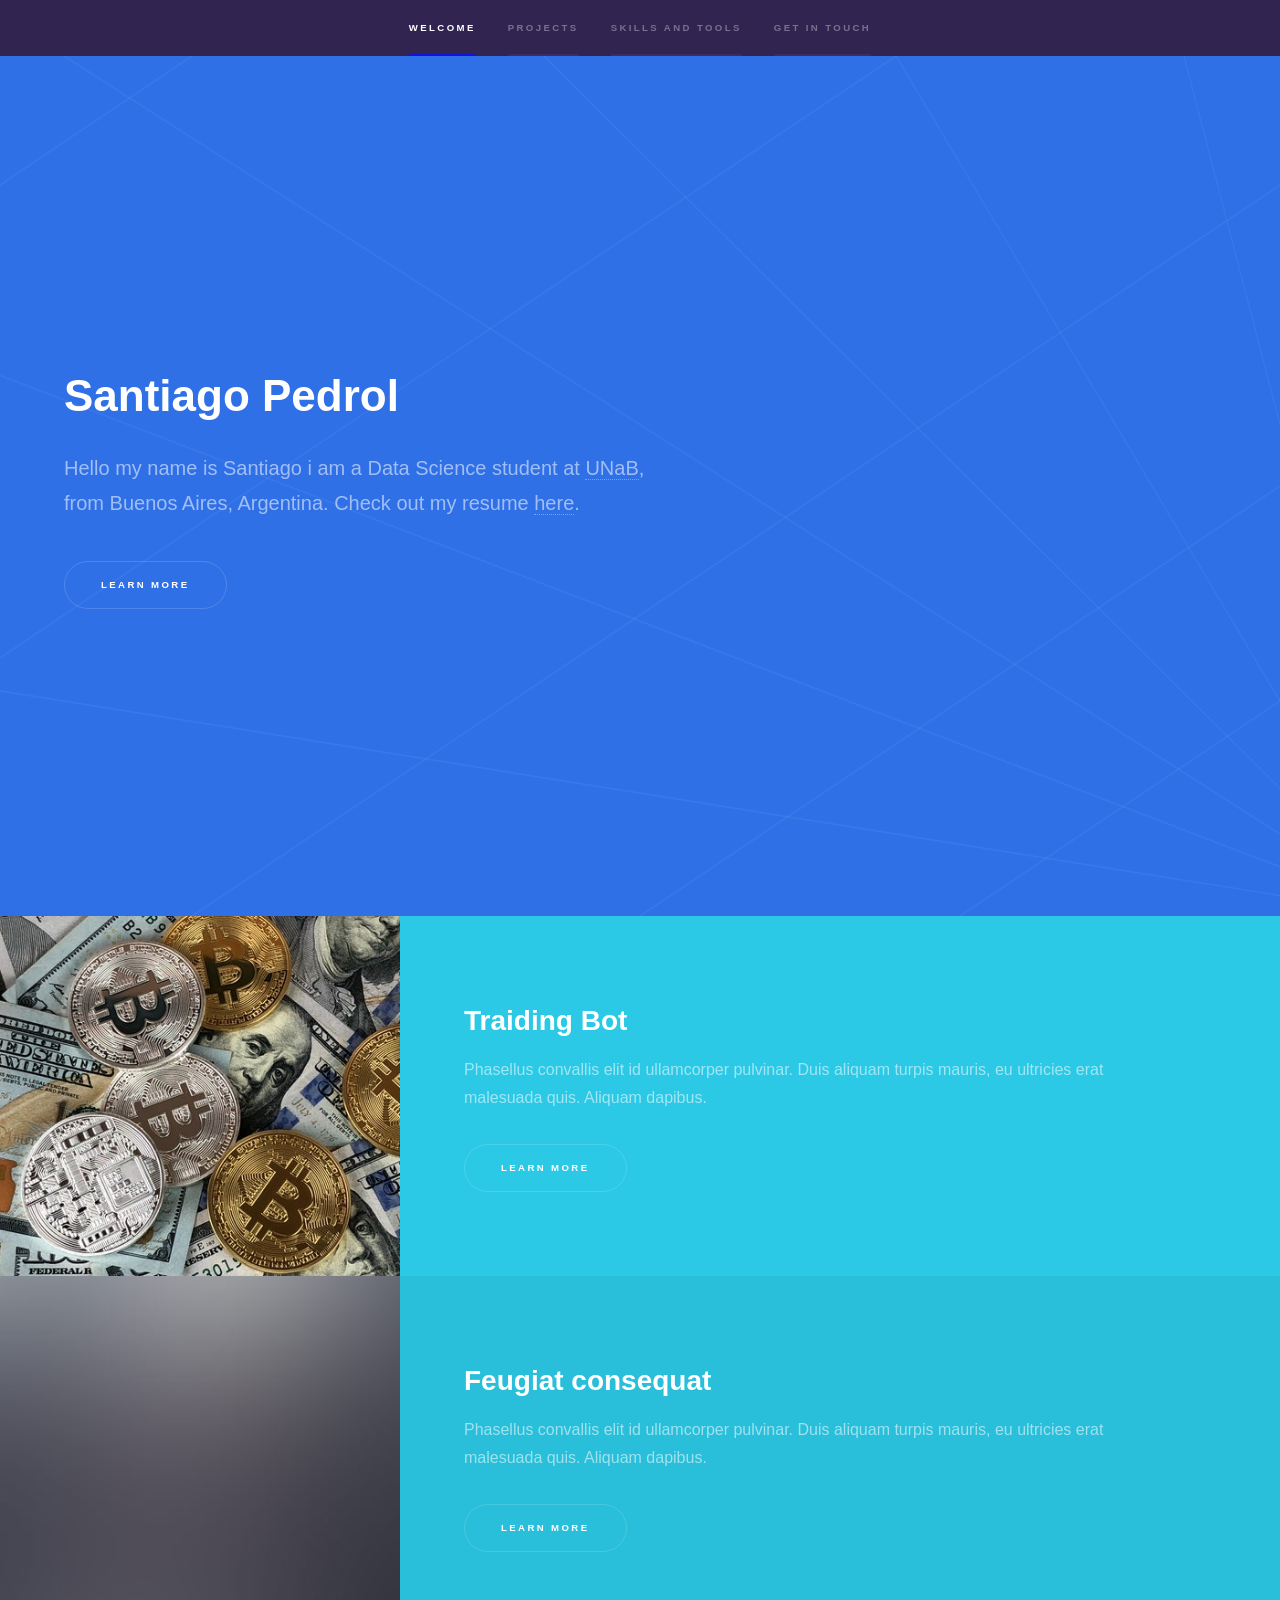
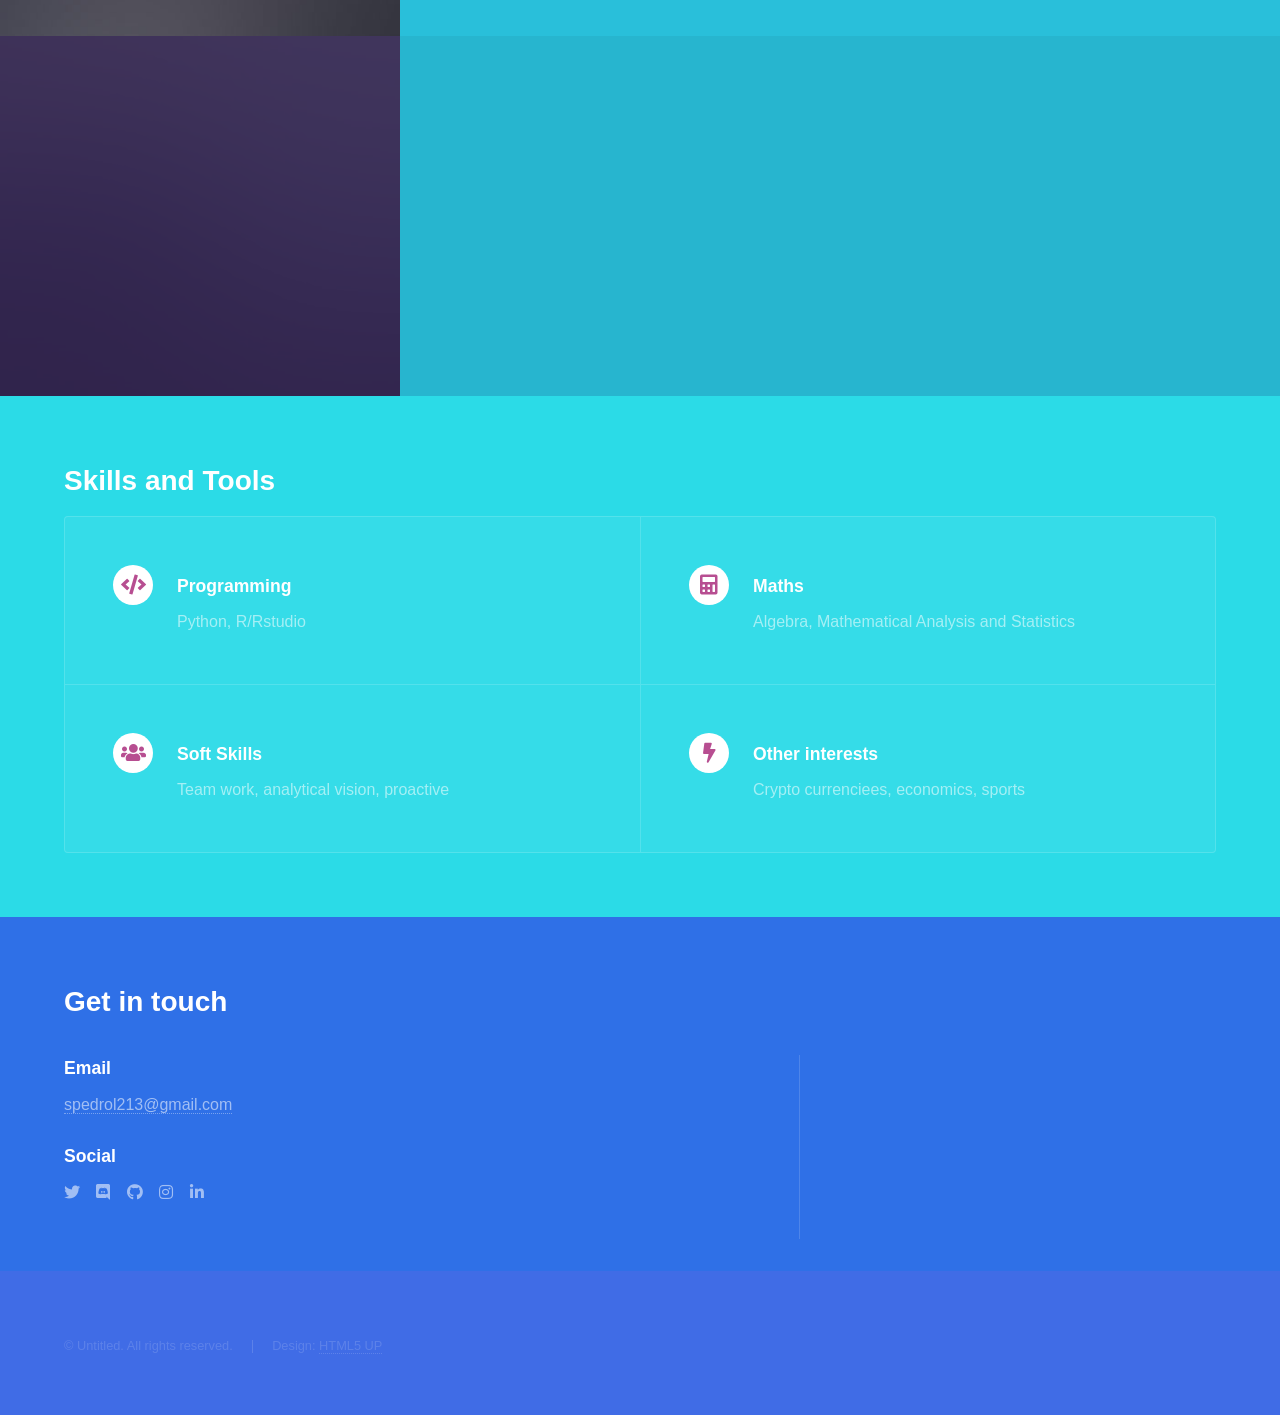
==== index.html @ 2e4143b5 "Add files via upload" ====
<!DOCTYPE HTML>
<!--
	Hyperspace by HTML5 UP
	html5up.net | @ajlkn
	Free for personal and commercial use under the CCA 3.0 license (html5up.net/license)
-->
<html>
	<head>
		<title>My Portfolio | Santiago Pedrol</title>
		<meta charset="utf-8" />
		<meta name="viewport" content="width=device-width, initial-scale=1, user-scalable=no" />
		<link rel="stylesheet" href="assets/css/main.css" />
		<noscript><link rel="stylesheet" href="assets/css/noscript.css" /></noscript>
	</head>
	<body class="is-preload">

		<!-- Sidebar -->
			<section id="sidebar">
				<div class="inner">
					<nav>
						<ul>
							<li><a href="#intro">Welcome</a></li>
							<li><a href="#one">Projects</a></li>
							<li><a href="#two">Skills and Tools </a></li>
							<li><a href="#three">Get in touch</a></li>
						</ul>
					</nav>
				</div>
			</section>

		<!-- Wrapper -->
			<div id="wrapper">

				<!-- Intro -->
					<section id="intro" class="wrapper style1 fullscreen fade-up">
						<div class="inner">
							<h1>Santiago Pedrol</h1>
							<p>Hello my name is Santiago i am a Data Science student at <a href="https://www.unab.edu.ar/lic-ciencia-datos.html" target="_blank">UNaB</a>,<br />
							from Buenos Aires, Argentina. Check out my resume <a href="https://drive.google.com/file/d/1tn8w7vNBi33EffhZ4bk1abUT2UnMUzFk/view?usp=sharing" target="_blank">here</a>.</p>
							<ul class="actions">
								<li><a href="#one" class="button scrolly">Learn more</a></li>
							</ul>
						</div>
					</section>

				<!-- One -->
					<section id="one" class="wrapper style2 spotlights">
						<section>
							<a href="#" class="image"><img src="images/pic010.jpg" alt="" data-position="center center" /></a>
							<div class="content">
								<div class="inner">
									<h2>Traiding Bot</h2>
									<p>Phasellus convallis elit id ullamcorper pulvinar. Duis aliquam turpis mauris, eu ultricies erat malesuada quis. Aliquam dapibus.</p>
									<ul class="actions">
										<li><a href="generic.html" class="button">Learn more</a></li>
									</ul>
								</div>
							</div>
						</section>
						<section>
							<a href="#" class="image"><img src="images/pic02.jpg" alt="" data-position="top center" /></a>
							<div class="content">
								<div class="inner">
									<h2>Feugiat consequat</h2>
									<p>Phasellus convallis elit id ullamcorper pulvinar. Duis aliquam turpis mauris, eu ultricies erat malesuada quis. Aliquam dapibus.</p>
									<ul class="actions">
										<li><a href="generic.html" class="button">Learn more</a></li>
									</ul>
								</div>
							</div>
						</section>
						<section>
							<a href="#" class="image"><img src="images/pic03.jpg" alt="" data-position="25% 25%" /></a>
							<div class="content">
								<div class="inner">
									<h2>Ultricies aliquam</h2>
									<p>Phasellus convallis elit id ullamcorper pulvinar. Duis aliquam turpis mauris, eu ultricies erat malesuada quis. Aliquam dapibus.</p>
									<ul class="actions">
										<li><a href="generic.html" class="button">Learn more</a></li>
									</ul>
								</div>
							</div>
						</section>
					</section>

				<!-- Two -->
					<section id="two" class="wrapper style3 fade-up">
						<div class="inner">
							<h2>Skills and Tools</h2>
							<!--<p>Phasellus convallis elit id ullamcorper pulvinar. Duis aliquam turpis mauris, eu ultricies erat malesuada quis. Aliquam dapibus, lacus eget hendrerit bibendum, urna est aliquam sem, sit amet imperdiet est velit quis lorem.</p>-->
							<div class="features">
								<section>
									<span class="icon solid major fa-code"></span>
									<h3>Programming</h3>
									<p>Python, R/Rstudio</p>
								</section>
								<section>
									<span class="icon solid major fa-calculator"></span>
									<h3>Maths</h3>
									<p>Algebra, Mathematical Analysis and Statistics</p>
								</section>
								<section>
									<span class="icon solid major fa-users"></span>
									<h3>Soft Skills</h3>
									<p>Team work, analytical vision, proactive</p>
								</section>
								<!--<section>
									<span class="icon solid major fa-desktop"></span>
									<h3>Veroeros quis lorem</h3>
									<p>Phasellus convallis elit id ullam corper amet et pulvinar. Duis aliquam turpis mauris, sed ultricies erat dapibus.</p>
								</section>
								<section>
									<span class="icon solid major fa-link"></span>
									<h3>Urna quis bibendum</h3>
									<p>Phasellus convallis elit id ullam corper amet et pulvinar. Duis aliquam turpis mauris, sed ultricies erat dapibus.</p>
								</section>-->
								<section>
									<span class="icon solid major fa-bolt"></span>
									<h3>Other interests</h3>
									<p>Crypto currenciees, economics, sports</p>
								</section>
							</div>
							<!--<ul class="actions">
								<li><a href="generic.html" class="button">Learn more</a></li>
							</ul>-->
						</div>
					</section>

				<!-- Three -->
					<section id="three" class="wrapper style1 fade-up">
						<div class="inner">
							<h2>Get in touch</h2>
							<p></p>
							<div class="split style1">
								<!--<section>
									<form method="post" action="#">
										<div class="fields">
											<div class="field half">
												<label for="name">Name</label>
												<input type="text" name="name" id="name" />
											</div>
											<div class="field half">
												<label for="email">Email</label>
												<input type="text" name="email" id="email" />
											</div>
											<div class="field">
												<label for="message">Message</label>
												<textarea name="message" id="message" rows="5"></textarea>
											</div>
										</div>
										<ul class="actions">
											<li><a href="" class="button submit">Send Message</a></li>
										</ul>
									</form>
								</section>-->
								<section>
									<ul class="contact">
									    <li>
											<h3>Email</h3>
											<a href="mailto:spedrol213@gmail.com">spedrol213@gmail.com</a>
										</li>
										<li>
											<h3>Social</h3>
											<ul class="icons">
												<li><a href="#" class="icon brands fa-twitter"><span class="label">Twitter</span></a></li>
												<li><a href="#" class="icon brands fa-discord"><span class="label">Facebook</span></a></li>
												<li><a href="#" class="icon brands fa-github"><span class="label">GitHub</span></a></li>
												<li><a href="#" class="icon brands fa-instagram"><span class="label">Instagram</span></a></li>
												<li><a href="#" class="icon brands fa-linkedin-in"><span class="label">LinkedIn</span></a></li>
											</ul>
										</li>
									</ul>
								</section>
							</div>
						</div>
					</section>

			</div>

		<!-- Footer -->
			<footer id="footer" class="wrapper style1-alt">
				<div class="inner">
					<ul class="menu">
						<li>&copy; Untitled. All rights reserved.</li><li>Design: <a href="http://html5up.net">HTML5 UP</a></li>
					</ul>
				</div>
			</footer>

		<!-- Scripts -->
			<script src="assets/js/jquery.min.js"></script>
			<script src="assets/js/jquery.scrollex.min.js"></script>
			<script src="assets/js/jquery.scrolly.min.js"></script>
			<script src="assets/js/browser.min.js"></script>
			<script src="assets/js/breakpoints.min.js"></script>
			<script src="assets/js/util.js"></script>
			<script src="assets/js/main.js"></script>

	</body>
</html>
---- assets/css/main.css ----
@import url(fontawesome-all.min.css);

/*
	Hyperspace by HTML5 UP
	html5up.net | @ajlkn
	Free for personal and commercial use under the CCA 3.0 license (html5up.net/license)
*/

html, body, div, span, applet, object,
iframe, h1, h2, h3, h4, h5, h6, p, blockquote,
pre, a, abbr, acronym, address, big, cite,
code, del, dfn, em, img, ins, kbd, q, s, samp,
small, strike, strong, sub, sup, tt, var, b,
u, i, center, dl, dt, dd, ol, ul, li, fieldset,
form, label, legend, table, caption, tbody,
tfoot, thead, tr, th, td, article, aside,
canvas, details, embed, figure, figcaption,
footer, header, hgroup, menu, nav, output, ruby,
section, summary, time, mark, audio, video {
	margin: 0;
	padding: 0;
	border: 0;
	font-size: 100%;
	font: inherit;
	vertical-align: baseline;}

article, aside, details, figcaption, figure,
footer, header, hgroup, menu, nav, section {
	display: block;}

body {
	line-height: 1;
}

ol, ul {
	list-style: none;
}

blockquote, q {
	quotes: none;
}

	blockquote:before, blockquote:after, q:before, q:after {
		content: '';
		content: none;
	}

table {
	border-collapse: collapse;
	border-spacing: 0;
}

body {
	-webkit-text-size-adjust: none;
}

mark {
	background-color: transparent;
	color: inherit;
}

input::-moz-focus-inner {
	border: 0;
	padding: 0;
}

input, select, textarea {
	-moz-appearance: none;
	-webkit-appearance: none;
	-ms-appearance: none;
	appearance: none;
}

/* Basic */

	@-ms-viewport {
		width: device-width;
	}

	body {
		-ms-overflow-style: scrollbar;
	}

	@media screen and (max-width: 480px) {

		html, body {
			min-width: 320px;
		}

	}

	html {
		box-sizing: border-box;
	}

	*, *:before, *:after {
		box-sizing: inherit;
	}

	body {
		background: #312450;
	}

		body.is-preload *, body.is-preload *:before, body.is-preload *:after {
			-moz-animation: none !important;
			-webkit-animation: none !important;
			-ms-animation: none !important;
			animation: none !important;
			-moz-transition: none !important;
			-webkit-transition: none !important;
			-ms-transition: none !important;
			transition: none !important;
		}

/* Type */

	body, input, select, textarea {
		color: rgba(255, 255, 255, 0.55);
		font-family: Arial, Helvetica, sans-serif;
		font-size: 16.5pt;
		font-weight: normal;
		line-height: 1.75;
	}

		@media screen and (max-width: 1680px) {

			body, input, select, textarea {
				font-size: 13pt;
			}

		}

		@media screen and (max-width: 1280px) {

			body, input, select, textarea {
				font-size: 12pt;
			}

		}

		@media screen and (max-width: 360px) {

			body, input, select, textarea {
				font-size: 11pt;
			}

		}

	a {
		-moz-transition: color 0.2s ease, border-bottom-color 0.2s ease;
		-webkit-transition: color 0.2s ease, border-bottom-color 0.2s ease;
		-ms-transition: color 0.2s ease, border-bottom-color 0.2s ease;
		transition: color 0.2s ease, border-bottom-color 0.2s ease;
		border-bottom: dotted 1px rgba(255, 255, 255, 0.35);
		color: inherit;
		text-decoration: none;
	}

		a:hover {
			border-bottom-color: transparent;
			color: #ffffff;
		}

	strong, b {
		color: #ffffff;
		font-weight: bold;
	}

	em, i {
		font-style: italic;
	}

	p {
		margin: 0 0 2em 0;
	}

	h1, h2, h3, h4, h5, h6 {
		color: #ffffff;
		font-weight: bold;
		line-height: 1.5;
		margin: 0 0 0.5em 0;
	}

		h1 a, h2 a, h3 a, h4 a, h5 a, h6 a {
			color: inherit;
			text-decoration: none;
		}

	h1 {
		font-size: 2.75em;
	}

		h1.major {
			margin: 0 0 1.3em 0;
			position: relative;
			padding-bottom: 0.35em;
		}

			h1.major:after {
				background-image: -moz-linear-gradient(to right, #5e42a6, #b74e91);
				background-image: -webkit-linear-gradient(to right, #5e42a6, #b74e91);
				background-image: -ms-linear-gradient(to right, #5e42a6, #b74e91);
				background-image: linear-gradient(to right, #5e42a6, #b74e91);
				-moz-transition: max-width 0.2s ease;
				-webkit-transition: max-width 0.2s ease;
				-ms-transition: max-width 0.2s ease;
				transition: max-width 0.2s ease;
				border-radius: 0.2em;
				bottom: 0;
				content: '';
				height: 0.05em;
				position: absolute;
				right: 0;
				width: 100%;
			}

	h2 {
		font-size: 1.75em;
	}

	h3 {
		font-size: 1.1em;
	}

	h4 {
		font-size: 1em;
	}

	h5 {
		font-size: 0.8em;
	}

	h6 {
		font-size: 0.6em;
	}

	@media screen and (max-width: 736px) {

		h1 {
			font-size: 2em;
		}

		h2 {
			font-size: 1.25em;
		}

		h3 {
			font-size: 1em;
		}

		h4 {
			font-size: 0.8em;
		}

		h5 {
			font-size: 0.6em;
		}

		h6 {
			font-size: 0.6em;
		}

	}

	sub {
		font-size: 0.8em;
		position: relative;
		top: 0.5em;
	}

	sup {
		font-size: 0.8em;
		position: relative;
		top: -0.5em;
	}

	blockquote {
		border-left: solid 4px rgba(255, 255, 255, 0.15);
		font-style: italic;
		margin: 0 0 2em 0;
		padding: 0.5em 0 0.5em 2em;
	}

	code {
		background: rgba(255, 255, 255, 0.05);
		border-radius: 0.25em;
		border: solid 1px rgba(255, 255, 255, 0.15);
		font-family: "Courier New", monospace;
		font-size: 0.9em;
		margin: 0 0.25em;
		padding: 0.25em 0.65em;
	}

	pre {
		-webkit-overflow-scrolling: touch;
		font-family: "Courier New", monospace;
		font-size: 0.9em;
		margin: 0 0 2em 0;
	}

		pre code {
			display: block;
			line-height: 1.75em;
			padding: 1em 1.5em;
			overflow-x: auto;
		}

	hr {
		border: 0;
		border-bottom: solid 1px rgba(255, 255, 255, 0.15);
		margin: 2em 0;
	}

		hr.major {
			margin: 3em 0;
		}

	.align-left {
		text-align: left;
	}

	.align-center {
		text-align: center;
	}

	.align-right {
		text-align: right;
	}

/* Row */

	.row {
		display: flex;
		flex-wrap: wrap;
		box-sizing: border-box;
		align-items: stretch;
	}

		.row > * {
			box-sizing: border-box;
		}

		.row.gtr-uniform > * > :last-child {
			margin-bottom: 0;
		}

		.row.aln-left {
			justify-content: flex-start;
		}

		.row.aln-center {
			justify-content: center;
		}

		.row.aln-right {
			justify-content: flex-end;
		}

		.row.aln-top {
			align-items: flex-start;
		}

		.row.aln-middle {
			align-items: center;
		}

		.row.aln-bottom {
			align-items: flex-end;
		}

		.row > .imp {
			order: -1;
		}

		.row > .col-1 {
			width: 8.33333%;
		}

		.row > .off-1 {
			margin-left: 8.33333%;
		}

		.row > .col-2 {
			width: 16.66667%;
		}

		.row > .off-2 {
			margin-left: 16.66667%;
		}

		.row > .col-3 {
			width: 25%;
		}

		.row > .off-3 {
			margin-left: 25%;
		}

		.row > .col-4 {
			width: 33.33333%;
		}

		.row > .off-4 {
			margin-left: 33.33333%;
		}

		.row > .col-5 {
			width: 41.66667%;
		}

		.row > .off-5 {
			margin-left: 41.66667%;
		}

		.row > .col-6 {
			width: 50%;
		}

		.row > .off-6 {
			margin-left: 50%;
		}

		.row > .col-7 {
			width: 58.33333%;
		}

		.row > .off-7 {
			margin-left: 58.33333%;
		}

		.row > .col-8 {
			width: 66.66667%;
		}

		.row > .off-8 {
			margin-left: 66.66667%;
		}

		.row > .col-9 {
			width: 75%;
		}

		.row > .off-9 {
			margin-left: 75%;
		}

		.row > .col-10 {
			width: 83.33333%;
		}

		.row > .off-10 {
			margin-left: 83.33333%;
		}

		.row > .col-11 {
			width: 91.66667%;
		}

		.row > .off-11 {
			margin-left: 91.66667%;
		}

		.row > .col-12 {
			width: 100%;
		}

		.row > .off-12 {
			margin-left: 100%;
		}

		.row.gtr-0 {
			margin-top: 0;
			margin-left: 0em;
		}

			.row.gtr-0 > * {
				padding: 0 0 0 0em;
			}

			.row.gtr-0.gtr-uniform {
				margin-top: 0em;
			}

				.row.gtr-0.gtr-uniform > * {
					padding-top: 0em;
				}

		.row.gtr-25 {
			margin-top: 0;
			margin-left: -0.375em;
		}

			.row.gtr-25 > * {
				padding: 0 0 0 0.375em;
			}

			.row.gtr-25.gtr-uniform {
				margin-top: -0.375em;
			}

				.row.gtr-25.gtr-uniform > * {
					padding-top: 0.375em;
				}

		.row.gtr-50 {
			margin-top: 0;
			margin-left: -0.75em;
		}

			.row.gtr-50 > * {
				padding: 0 0 0 0.75em;
			}

			.row.gtr-50.gtr-uniform {
				margin-top: -0.75em;
			}

				.row.gtr-50.gtr-uniform > * {
					padding-top: 0.75em;
				}

		.row {
			margin-top: 0;
			margin-left: -1.5em;
		}

			.row > * {
				padding: 0 0 0 1.5em;
			}

			.row.gtr-uniform {
				margin-top: -1.5em;
			}

				.row.gtr-uniform > * {
					padding-top: 1.5em;
				}

		.row.gtr-150 {
			margin-top: 0;
			margin-left: -2.25em;
		}

			.row.gtr-150 > * {
				padding: 0 0 0 2.25em;
			}

			.row.gtr-150.gtr-uniform {
				margin-top: -2.25em;
			}

				.row.gtr-150.gtr-uniform > * {
					padding-top: 2.25em;
				}

		.row.gtr-200 {
			margin-top: 0;
			margin-left: -3em;
		}

			.row.gtr-200 > * {
				padding: 0 0 0 3em;
			}

			.row.gtr-200.gtr-uniform {
				margin-top: -3em;
			}

				.row.gtr-200.gtr-uniform > * {
					padding-top: 3em;
				}

		@media screen and (max-width: 1680px) {

			.row {
				display: flex;
				flex-wrap: wrap;
				box-sizing: border-box;
				align-items: stretch;
			}

				.row > * {
					box-sizing: border-box;
				}

				.row.gtr-uniform > * > :last-child {
					margin-bottom: 0;
				}

				.row.aln-left {
					justify-content: flex-start;
				}

				.row.aln-center {
					justify-content: center;
				}

				.row.aln-right {
					justify-content: flex-end;
				}

				.row.aln-top {
					align-items: flex-start;
				}

				.row.aln-middle {
					align-items: center;
				}

				.row.aln-bottom {
					align-items: flex-end;
				}

				.row > .imp-xlarge {
					order: -1;
				}

				.row > .col-1-xlarge {
					width: 8.33333%;
				}

				.row > .off-1-xlarge {
					margin-left: 8.33333%;
				}

				.row > .col-2-xlarge {
					width: 16.66667%;
				}

				.row > .off-2-xlarge {
					margin-left: 16.66667%;
				}

				.row > .col-3-xlarge {
					width: 25%;
				}

				.row > .off-3-xlarge {
					margin-left: 25%;
				}

				.row > .col-4-xlarge {
					width: 33.33333%;
				}

				.row > .off-4-xlarge {
					margin-left: 33.33333%;
				}

				.row > .col-5-xlarge {
					width: 41.66667%;
				}

				.row > .off-5-xlarge {
					margin-left: 41.66667%;
				}

				.row > .col-6-xlarge {
					width: 50%;
				}

				.row > .off-6-xlarge {
					margin-left: 50%;
				}

				.row > .col-7-xlarge {
					width: 58.33333%;
				}

				.row > .off-7-xlarge {
					margin-left: 58.33333%;
				}

				.row > .col-8-xlarge {
					width: 66.66667%;
				}

				.row > .off-8-xlarge {
					margin-left: 66.66667%;
				}

				.row > .col-9-xlarge {
					width: 75%;
				}

				.row > .off-9-xlarge {
					margin-left: 75%;
				}

				.row > .col-10-xlarge {
					width: 83.33333%;
				}

				.row > .off-10-xlarge {
					margin-left: 83.33333%;
				}

				.row > .col-11-xlarge {
					width: 91.66667%;
				}

				.row > .off-11-xlarge {
					margin-left: 91.66667%;
				}

				.row > .col-12-xlarge {
					width: 100%;
				}

				.row > .off-12-xlarge {
					margin-left: 100%;
				}

				.row.gtr-0 {
					margin-top: 0;
					margin-left: 0em;
				}

					.row.gtr-0 > * {
						padding: 0 0 0 0em;
					}

					.row.gtr-0.gtr-uniform {
						margin-top: 0em;
					}

						.row.gtr-0.gtr-uniform > * {
							padding-top: 0em;
						}

				.row.gtr-25 {
					margin-top: 0;
					margin-left: -0.375em;
				}

					.row.gtr-25 > * {
						padding: 0 0 0 0.375em;
					}

					.row.gtr-25.gtr-uniform {
						margin-top: -0.375em;
					}

						.row.gtr-25.gtr-uniform > * {
							padding-top: 0.375em;
						}

				.row.gtr-50 {
					margin-top: 0;
					margin-left: -0.75em;
				}

					.row.gtr-50 > * {
						padding: 0 0 0 0.75em;
					}

					.row.gtr-50.gtr-uniform {
						margin-top: -0.75em;
					}

						.row.gtr-50.gtr-uniform > * {
							padding-top: 0.75em;
						}

				.row {
					margin-top: 0;
					margin-left: -1.5em;
				}

					.row > * {
						padding: 0 0 0 1.5em;
					}

					.row.gtr-uniform {
						margin-top: -1.5em;
					}

						.row.gtr-uniform > * {
							padding-top: 1.5em;
						}

				.row.gtr-150 {
					margin-top: 0;
					margin-left: -2.25em;
				}

					.row.gtr-150 > * {
						padding: 0 0 0 2.25em;
					}

					.row.gtr-150.gtr-uniform {
						margin-top: -2.25em;
					}

						.row.gtr-150.gtr-uniform > * {
							padding-top: 2.25em;
						}

				.row.gtr-200 {
					margin-top: 0;
					margin-left: -3em;
				}

					.row.gtr-200 > * {
						padding: 0 0 0 3em;
					}

					.row.gtr-200.gtr-uniform {
						margin-top: -3em;
					}

						.row.gtr-200.gtr-uniform > * {
							padding-top: 3em;
						}

		}

		@media screen and (max-width: 1280px) {

			.row {
				display: flex;
				flex-wrap: wrap;
				box-sizing: border-box;
				align-items: stretch;
			}

				.row > * {
					box-sizing: border-box;
				}

				.row.gtr-uniform > * > :last-child {
					margin-bottom: 0;
				}

				.row.aln-left {
					justify-content: flex-start;
				}

				.row.aln-center {
					justify-content: center;
				}

				.row.aln-right {
					justify-content: flex-end;
				}

				.row.aln-top {
					align-items: flex-start;
				}

				.row.aln-middle {
					align-items: center;
				}

				.row.aln-bottom {
					align-items: flex-end;
				}

				.row > .imp-large {
					order: -1;
				}

				.row > .col-1-large {
					width: 8.33333%;
				}

				.row > .off-1-large {
					margin-left: 8.33333%;
				}

				.row > .col-2-large {
					width: 16.66667%;
				}

				.row > .off-2-large {
					margin-left: 16.66667%;
				}

				.row > .col-3-large {
					width: 25%;
				}

				.row > .off-3-large {
					margin-left: 25%;
				}

				.row > .col-4-large {
					width: 33.33333%;
				}

				.row > .off-4-large {
					margin-left: 33.33333%;
				}

				.row > .col-5-large {
					width: 41.66667%;
				}

				.row > .off-5-large {
					margin-left: 41.66667%;
				}

				.row > .col-6-large {
					width: 50%;
				}

				.row > .off-6-large {
					margin-left: 50%;
				}

				.row > .col-7-large {
					width: 58.33333%;
				}

				.row > .off-7-large {
					margin-left: 58.33333%;
				}

				.row > .col-8-large {
					width: 66.66667%;
				}

				.row > .off-8-large {
					margin-left: 66.66667%;
				}

				.row > .col-9-large {
					width: 75%;
				}

				.row > .off-9-large {
					margin-left: 75%;
				}

				.row > .col-10-large {
					width: 83.33333%;
				}

				.row > .off-10-large {
					margin-left: 83.33333%;
				}

				.row > .col-11-large {
					width: 91.66667%;
				}

				.row > .off-11-large {
					margin-left: 91.66667%;
				}

				.row > .col-12-large {
					width: 100%;
				}

				.row > .off-12-large {
					margin-left: 100%;
				}

				.row.gtr-0 {
					margin-top: 0;
					margin-left: 0em;
				}

					.row.gtr-0 > * {
						padding: 0 0 0 0em;
					}

					.row.gtr-0.gtr-uniform {
						margin-top: 0em;
					}

						.row.gtr-0.gtr-uniform > * {
							padding-top: 0em;
						}

				.row.gtr-25 {
					margin-top: 0;
					margin-left: -0.375em;
				}

					.row.gtr-25 > * {
						padding: 0 0 0 0.375em;
					}

					.row.gtr-25.gtr-uniform {
						margin-top: -0.375em;
					}

						.row.gtr-25.gtr-uniform > * {
							padding-top: 0.375em;
						}

				.row.gtr-50 {
					margin-top: 0;
					margin-left: -0.75em;
				}

					.row.gtr-50 > * {
						padding: 0 0 0 0.75em;
					}

					.row.gtr-50.gtr-uniform {
						margin-top: -0.75em;
					}

						.row.gtr-50.gtr-uniform > * {
							padding-top: 0.75em;
						}

				.row {
					margin-top: 0;
					margin-left: -1.5em;
				}

					.row > * {
						padding: 0 0 0 1.5em;
					}

					.row.gtr-uniform {
						margin-top: -1.5em;
					}

						.row.gtr-uniform > * {
							padding-top: 1.5em;
						}

				.row.gtr-150 {
					margin-top: 0;
					margin-left: -2.25em;
				}

					.row.gtr-150 > * {
						padding: 0 0 0 2.25em;
					}

					.row.gtr-150.gtr-uniform {
						margin-top: -2.25em;
					}

						.row.gtr-150.gtr-uniform > * {
							padding-top: 2.25em;
						}

				.row.gtr-200 {
					margin-top: 0;
					margin-left: -3em;
				}

					.row.gtr-200 > * {
						padding: 0 0 0 3em;
					}

					.row.gtr-200.gtr-uniform {
						margin-top: -3em;
					}

						.row.gtr-200.gtr-uniform > * {
							padding-top: 3em;
						}

		}

		@media screen and (max-width: 980px) {

			.row {
				display: flex;
				flex-wrap: wrap;
				box-sizing: border-box;
				align-items: stretch;
			}

				.row > * {
					box-sizing: border-box;
				}

				.row.gtr-uniform > * > :last-child {
					margin-bottom: 0;
				}

				.row.aln-left {
					justify-content: flex-start;
				}

				.row.aln-center {
					justify-content: center;
				}

				.row.aln-right {
					justify-content: flex-end;
				}

				.row.aln-top {
					align-items: flex-start;
				}

				.row.aln-middle {
					align-items: center;
				}

				.row.aln-bottom {
					align-items: flex-end;
				}

				.row > .imp-medium {
					order: -1;
				}

				.row > .col-1-medium {
					width: 8.33333%;
				}

				.row > .off-1-medium {
					margin-left: 8.33333%;
				}

				.row > .col-2-medium {
					width: 16.66667%;
				}

				.row > .off-2-medium {
					margin-left: 16.66667%;
				}

				.row > .col-3-medium {
					width: 25%;
				}

				.row > .off-3-medium {
					margin-left: 25%;
				}

				.row > .col-4-medium {
					width: 33.33333%;
				}

				.row > .off-4-medium {
					margin-left: 33.33333%;
				}

				.row > .col-5-medium {
					width: 41.66667%;
				}

				.row > .off-5-medium {
					margin-left: 41.66667%;
				}

				.row > .col-6-medium {
					width: 50%;
				}

				.row > .off-6-medium {
					margin-left: 50%;
				}

				.row > .col-7-medium {
					width: 58.33333%;
				}

				.row > .off-7-medium {
					margin-left: 58.33333%;
				}

				.row > .col-8-medium {
					width: 66.66667%;
				}

				.row > .off-8-medium {
					margin-left: 66.66667%;
				}

				.row > .col-9-medium {
					width: 75%;
				}

				.row > .off-9-medium {
					margin-left: 75%;
				}

				.row > .col-10-medium {
					width: 83.33333%;
				}

				.row > .off-10-medium {
					margin-left: 83.33333%;
				}

				.row > .col-11-medium {
					width: 91.66667%;
				}

				.row > .off-11-medium {
					margin-left: 91.66667%;
				}

				.row > .col-12-medium {
					width: 100%;
				}

				.row > .off-12-medium {
					margin-left: 100%;
				}

				.row.gtr-0 {
					margin-top: 0;
					margin-left: 0em;
				}

					.row.gtr-0 > * {
						padding: 0 0 0 0em;
					}

					.row.gtr-0.gtr-uniform {
						margin-top: 0em;
					}

						.row.gtr-0.gtr-uniform > * {
							padding-top: 0em;
						}

				.row.gtr-25 {
					margin-top: 0;
					margin-left: -0.375em;
				}

					.row.gtr-25 > * {
						padding: 0 0 0 0.375em;
					}

					.row.gtr-25.gtr-uniform {
						margin-top: -0.375em;
					}

						.row.gtr-25.gtr-uniform > * {
							padding-top: 0.375em;
						}

				.row.gtr-50 {
					margin-top: 0;
					margin-left: -0.75em;
				}

					.row.gtr-50 > * {
						padding: 0 0 0 0.75em;
					}

					.row.gtr-50.gtr-uniform {
						margin-top: -0.75em;
					}

						.row.gtr-50.gtr-uniform > * {
							padding-top: 0.75em;
						}

				.row {
					margin-top: 0;
					margin-left: -1.5em;
				}

					.row > * {
						padding: 0 0 0 1.5em;
					}

					.row.gtr-uniform {
						margin-top: -1.5em;
					}

						.row.gtr-uniform > * {
							padding-top: 1.5em;
						}

				.row.gtr-150 {
					margin-top: 0;
					margin-left: -2.25em;
				}

					.row.gtr-150 > * {
						padding: 0 0 0 2.25em;
					}

					.row.gtr-150.gtr-uniform {
						margin-top: -2.25em;
					}

						.row.gtr-150.gtr-uniform > * {
							padding-top: 2.25em;
						}

				.row.gtr-200 {
					margin-top: 0;
					margin-left: -3em;
				}

					.row.gtr-200 > * {
						padding: 0 0 0 3em;
					}

					.row.gtr-200.gtr-uniform {
						margin-top: -3em;
					}

						.row.gtr-200.gtr-uniform > * {
							padding-top: 3em;
						}

		}

		@media screen and (max-width: 736px) {

			.row {
				display: flex;
				flex-wrap: wrap;
				box-sizing: border-box;
				align-items: stretch;
			}

				.row > * {
					box-sizing: border-box;
				}

				.row.gtr-uniform > * > :last-child {
					margin-bottom: 0;
				}

				.row.aln-left {
					justify-content: flex-start;
				}

				.row.aln-center {
					justify-content: center;
				}

				.row.aln-right {
					justify-content: flex-end;
				}

				.row.aln-top {
					align-items: flex-start;
				}

				.row.aln-middle {
					align-items: center;
				}

				.row.aln-bottom {
					align-items: flex-end;
				}

				.row > .imp-small {
					order: -1;
				}

				.row > .col-1-small {
					width: 8.33333%;
				}

				.row > .off-1-small {
					margin-left: 8.33333%;
				}

				.row > .col-2-small {
					width: 16.66667%;
				}

				.row > .off-2-small {
					margin-left: 16.66667%;
				}

				.row > .col-3-small {
					width: 25%;
				}

				.row > .off-3-small {
					margin-left: 25%;
				}

				.row > .col-4-small {
					width: 33.33333%;
				}

				.row > .off-4-small {
					margin-left: 33.33333%;
				}

				.row > .col-5-small {
					width: 41.66667%;
				}

				.row > .off-5-small {
					margin-left: 41.66667%;
				}

				.row > .col-6-small {
					width: 50%;
				}

				.row > .off-6-small {
					margin-left: 50%;
				}

				.row > .col-7-small {
					width: 58.33333%;
				}

				.row > .off-7-small {
					margin-left: 58.33333%;
				}

				.row > .col-8-small {
					width: 66.66667%;
				}

				.row > .off-8-small {
					margin-left: 66.66667%;
				}

				.row > .col-9-small {
					width: 75%;
				}

				.row > .off-9-small {
					margin-left: 75%;
				}

				.row > .col-10-small {
					width: 83.33333%;
				}

				.row > .off-10-small {
					margin-left: 83.33333%;
				}

				.row > .col-11-small {
					width: 91.66667%;
				}

				.row > .off-11-small {
					margin-left: 91.66667%;
				}

				.row > .col-12-small {
					width: 100%;
				}

				.row > .off-12-small {
					margin-left: 100%;
				}

				.row.gtr-0 {
					margin-top: 0;
					margin-left: 0em;
				}

					.row.gtr-0 > * {
						padding: 0 0 0 0em;
					}

					.row.gtr-0.gtr-uniform {
						margin-top: 0em;
					}

						.row.gtr-0.gtr-uniform > * {
							padding-top: 0em;
						}

				.row.gtr-25 {
					margin-top: 0;
					margin-left: -0.375em;
				}

					.row.gtr-25 > * {
						padding: 0 0 0 0.375em;
					}

					.row.gtr-25.gtr-uniform {
						margin-top: -0.375em;
					}

						.row.gtr-25.gtr-uniform > * {
							padding-top: 0.375em;
						}

				.row.gtr-50 {
					margin-top: 0;
					margin-left: -0.75em;
				}

					.row.gtr-50 > * {
						padding: 0 0 0 0.75em;
					}

					.row.gtr-50.gtr-uniform {
						margin-top: -0.75em;
					}

						.row.gtr-50.gtr-uniform > * {
							padding-top: 0.75em;
						}

				.row {
					margin-top: 0;
					margin-left: -1.5em;
				}

					.row > * {
						padding: 0 0 0 1.5em;
					}

					.row.gtr-uniform {
						margin-top: -1.5em;
					}

						.row.gtr-uniform > * {
							padding-top: 1.5em;
						}

				.row.gtr-150 {
					margin-top: 0;
					margin-left: -2.25em;
				}

					.row.gtr-150 > * {
						padding: 0 0 0 2.25em;
					}

					.row.gtr-150.gtr-uniform {
						margin-top: -2.25em;
					}

						.row.gtr-150.gtr-uniform > * {
							padding-top: 2.25em;
						}

				.row.gtr-200 {
					margin-top: 0;
					margin-left: -3em;
				}

					.row.gtr-200 > * {
						padding: 0 0 0 3em;
					}

					.row.gtr-200.gtr-uniform {
						margin-top: -3em;
					}

						.row.gtr-200.gtr-uniform > * {
							padding-top: 3em;
						}

		}

		@media screen and (max-width: 480px) {

			.row {
				display: flex;
				flex-wrap: wrap;
				box-sizing: border-box;
				align-items: stretch;
			}

				.row > * {
					box-sizing: border-box;
				}

				.row.gtr-uniform > * > :last-child {
					margin-bottom: 0;
				}

				.row.aln-left {
					justify-content: flex-start;
				}

				.row.aln-center {
					justify-content: center;
				}

				.row.aln-right {
					justify-content: flex-end;
				}

				.row.aln-top {
					align-items: flex-start;
				}

				.row.aln-middle {
					align-items: center;
				}

				.row.aln-bottom {
					align-items: flex-end;
				}

				.row > .imp-xsmall {
					order: -1;
				}

				.row > .col-1-xsmall {
					width: 8.33333%;
				}

				.row > .off-1-xsmall {
					margin-left: 8.33333%;
				}

				.row > .col-2-xsmall {
					width: 16.66667%;
				}

				.row > .off-2-xsmall {
					margin-left: 16.66667%;
				}

				.row > .col-3-xsmall {
					width: 25%;
				}

				.row > .off-3-xsmall {
					margin-left: 25%;
				}

				.row > .col-4-xsmall {
					width: 33.33333%;
				}

				.row > .off-4-xsmall {
					margin-left: 33.33333%;
				}

				.row > .col-5-xsmall {
					width: 41.66667%;
				}

				.row > .off-5-xsmall {
					margin-left: 41.66667%;
				}

				.row > .col-6-xsmall {
					width: 50%;
				}

				.row > .off-6-xsmall {
					margin-left: 50%;
				}

				.row > .col-7-xsmall {
					width: 58.33333%;
				}

				.row > .off-7-xsmall {
					margin-left: 58.33333%;
				}

				.row > .col-8-xsmall {
					width: 66.66667%;
				}

				.row > .off-8-xsmall {
					margin-left: 66.66667%;
				}

				.row > .col-9-xsmall {
					width: 75%;
				}

				.row > .off-9-xsmall {
					margin-left: 75%;
				}

				.row > .col-10-xsmall {
					width: 83.33333%;
				}

				.row > .off-10-xsmall {
					margin-left: 83.33333%;
				}

				.row > .col-11-xsmall {
					width: 91.66667%;
				}

				.row > .off-11-xsmall {
					margin-left: 91.66667%;
				}

				.row > .col-12-xsmall {
					width: 100%;
				}

				.row > .off-12-xsmall {
					margin-left: 100%;
				}

				.row.gtr-0 {
					margin-top: 0;
					margin-left: 0em;
				}

					.row.gtr-0 > * {
						padding: 0 0 0 0em;
					}

					.row.gtr-0.gtr-uniform {
						margin-top: 0em;
					}

						.row.gtr-0.gtr-uniform > * {
							padding-top: 0em;
						}

				.row.gtr-25 {
					margin-top: 0;
					margin-left: -0.375em;
				}

					.row.gtr-25 > * {
						padding: 0 0 0 0.375em;
					}

					.row.gtr-25.gtr-uniform {
						margin-top: -0.375em;
					}

						.row.gtr-25.gtr-uniform > * {
							padding-top: 0.375em;
						}

				.row.gtr-50 {
					margin-top: 0;
					margin-left: -0.75em;
				}

					.row.gtr-50 > * {
						padding: 0 0 0 0.75em;
					}

					.row.gtr-50.gtr-uniform {
						margin-top: -0.75em;
					}

						.row.gtr-50.gtr-uniform > * {
							padding-top: 0.75em;
						}

				.row {
					margin-top: 0;
					margin-left: -1.5em;
				}

					.row > * {
						padding: 0 0 0 1.5em;
					}

					.row.gtr-uniform {
						margin-top: -1.5em;
					}

						.row.gtr-uniform > * {
							padding-top: 1.5em;
						}

				.row.gtr-150 {
					margin-top: 0;
					margin-left: -2.25em;
				}

					.row.gtr-150 > * {
						padding: 0 0 0 2.25em;
					}

					.row.gtr-150.gtr-uniform {
						margin-top: -2.25em;
					}

						.row.gtr-150.gtr-uniform > * {
							padding-top: 2.25em;
						}

				.row.gtr-200 {
					margin-top: 0;
					margin-left: -3em;
				}

					.row.gtr-200 > * {
						padding: 0 0 0 3em;
					}

					.row.gtr-200.gtr-uniform {
						margin-top: -3em;
					}

						.row.gtr-200.gtr-uniform > * {
							padding-top: 3em;
						}

		}

/* Box */

	.box {
		border-radius: 0.25em;
		border: solid 1px rgba(255, 255, 255, 0.15);
		margin-bottom: 2em;
		padding: 1.5em;
	}

		.box > :last-child,
		.box > :last-child > :last-child,
		.box > :last-child > :last-child > :last-child {
			margin-bottom: 0;
		}

		.box.alt {
			border: 0;
			border-radius: 0;
			padding: 0;
		}

/* Button */

	input[type="submit"],
	input[type="reset"],
	input[type="button"],
	button,
	.button {
		-moz-appearance: none;
		-webkit-appearance: none;
		-ms-appearance: none;
		appearance: none;
		-moz-transition: border-color 0.2s ease;
		-webkit-transition: border-color 0.2s ease;
		-ms-transition: border-color 0.2s ease;
		transition: border-color 0.2s ease;
		background-color: transparent;
		border: solid 1px !important;
		border-color: rgba(255, 255, 255, 0.15) !important;
		border-radius: 3em;
		color: #ffffff !important;
		cursor: pointer;
		display: inline-block;
		font-size: 0.6em;
		font-weight: bold;
		height: calc(4.75em + 2px);
		letter-spacing: 0.25em;
		line-height: 4.75em;
		outline: 0;
		padding: 0 3.75em;
		position: relative;
		text-align: center;
		text-decoration: none;
		text-transform: uppercase;
		white-space: nowrap;
	}

		input[type="submit"]:after,
		input[type="reset"]:after,
		input[type="button"]:after,
		button:after,
		.button:after {
			-moz-transform: scale(0.25);
			-webkit-transform: scale(0.25);
			-ms-transform: scale(0.25);
			transform: scale(0.25);
			pointer-events: none;
			-moz-transition: opacity 0.2s ease, -moz-transform 0.2s ease;
			-webkit-transition: opacity 0.2s ease, -webkit-transform 0.2s ease;
			-ms-transition: opacity 0.2s ease, -ms-transform 0.2s ease;
			transition: opacity 0.2s ease, transform 0.2s ease;
			background: #ffffff;
			border-radius: 3em;
			content: '';
			height: 100%;
			left: 0;
			opacity: 0;
			position: absolute;
			top: 0;
			width: 100%;
		}

		input[type="submit"].icon:before,
		input[type="reset"].icon:before,
		input[type="button"].icon:before,
		button.icon:before,
		.button.icon:before {
			margin-right: 0.75em;
		}

		input[type="submit"].fit,
		input[type="reset"].fit,
		input[type="button"].fit,
		button.fit,
		.button.fit {
			width: 100%;
		}

		input[type="submit"].small,
		input[type="reset"].small,
		input[type="button"].small,
		button.small,
		.button.small {
			font-size: 0.4em;
		}

		input[type="submit"].large,
		input[type="reset"].large,
		input[type="button"].large,
		button.large,
		.button.large {
			font-size: 0.8em;
		}

		input[type="submit"].primary,
		input[type="reset"].primary,
		input[type="button"].primary,
		button.primary,
		.button.primary {
			background-color: #ffffff;
			color: #312450 !important;
		}

			input[type="submit"].primary:after,
			input[type="reset"].primary:after,
			input[type="button"].primary:after,
			button.primary:after,
			.button.primary:after {
				display: none;
			}

		input[type="submit"].disabled, input[type="submit"]:disabled,
		input[type="reset"].disabled,
		input[type="reset"]:disabled,
		input[type="button"].disabled,
		input[type="button"]:disabled,
		button.disabled,
		button:disabled,
		.button.disabled,
		.button:disabled {
			cursor: default;
			opacity: 0.5;
			pointer-events: none;
		}

		input[type="submit"]:hover,
		input[type="reset"]:hover,
		input[type="button"]:hover,
		button:hover,
		.button:hover {
			border-color: rgba(255, 255, 255, 0.55) !important;
		}

			input[type="submit"]:hover:after,
			input[type="reset"]:hover:after,
			input[type="button"]:hover:after,
			button:hover:after,
			.button:hover:after {
				opacity: 0.05;
				-moz-transform: scale(1);
				-webkit-transform: scale(1);
				-ms-transform: scale(1);
				transform: scale(1);
			}

			input[type="submit"]:hover:active,
			input[type="reset"]:hover:active,
			input[type="button"]:hover:active,
			button:hover:active,
			.button:hover:active {
				border-color: #ffffff !important;
			}

				input[type="submit"]:hover:active:after,
				input[type="reset"]:hover:active:after,
				input[type="button"]:hover:active:after,
				button:hover:active:after,
				.button:hover:active:after {
					opacity: 0.1;
				}

/* Features */

	.features {
		display: -moz-flex;
		display: -webkit-flex;
		display: -ms-flex;
		display: flex;
		-moz-flex-wrap: wrap;
		-webkit-flex-wrap: wrap;
		-ms-flex-wrap: wrap;
		flex-wrap: wrap;
		border-radius: 0.25em;
		border: solid 1px rgba(255, 255, 255, 0.15);
		background: rgba(255, 255, 255, 0.05);
		margin: 0 0 2em 0;
	}

		.features section {
			padding: 3.5em 3em 1em 7em ;
			width: 50%;
			border-top: solid 1px rgba(255, 255, 255, 0.15);
			position: relative;
		}

			.features section:nth-child(-n + 2) {
				border-top-width: 0;
			}

			.features section:nth-child(2n) {
				border-left: solid 1px rgba(255, 255, 255, 0.15);
			}

			.features section .icon {
				-moz-transition: opacity 0.5s ease, -moz-transform 0.5s ease;
				-webkit-transition: opacity 0.5s ease, -webkit-transform 0.5s ease;
				-ms-transition: opacity 0.5s ease, -ms-transform 0.5s ease;
				transition: opacity 0.5s ease, transform 0.5s ease;
				-moz-transition-delay: 1s;
				-webkit-transition-delay: 1s;
				-ms-transition-delay: 1s;
				transition-delay: 1s;
				-moz-transform: scale(1);
				-webkit-transform: scale(1);
				-ms-transform: scale(1);
				transform: scale(1);
				position: absolute;
				left: 3em;
				top: 3em;
				opacity: 1;
			}

			.features section:nth-child(1) .icon {
				-moz-transition-delay: 0.15s;
				-webkit-transition-delay: 0.15s;
				-ms-transition-delay: 0.15s;
				transition-delay: 0.15s;
			}

			.features section:nth-child(2) .icon {
				-moz-transition-delay: 0.3s;
				-webkit-transition-delay: 0.3s;
				-ms-transition-delay: 0.3s;
				transition-delay: 0.3s;
			}

			.features section:nth-child(3) .icon {
				-moz-transition-delay: 0.45s;
				-webkit-transition-delay: 0.45s;
				-ms-transition-delay: 0.45s;
				transition-delay: 0.45s;
			}

			.features section:nth-child(4) .icon {
				-moz-transition-delay: 0.6s;
				-webkit-transition-delay: 0.6s;
				-ms-transition-delay: 0.6s;
				transition-delay: 0.6s;
			}

			.features section:nth-child(5) .icon {
				-moz-transition-delay: 0.75s;
				-webkit-transition-delay: 0.75s;
				-ms-transition-delay: 0.75s;
				transition-delay: 0.75s;
			}

			.features section:nth-child(6) .icon {
				-moz-transition-delay: 0.9s;
				-webkit-transition-delay: 0.9s;
				-ms-transition-delay: 0.9s;
				transition-delay: 0.9s;
			}

			.features section:nth-child(7) .icon {
				-moz-transition-delay: 1.05s;
				-webkit-transition-delay: 1.05s;
				-ms-transition-delay: 1.05s;
				transition-delay: 1.05s;
			}

			.features section:nth-child(8) .icon {
				-moz-transition-delay: 1.2s;
				-webkit-transition-delay: 1.2s;
				-ms-transition-delay: 1.2s;
				transition-delay: 1.2s;
			}

			.features section:nth-child(9) .icon {
				-moz-transition-delay: 1.35s;
				-webkit-transition-delay: 1.35s;
				-ms-transition-delay: 1.35s;
				transition-delay: 1.35s;
			}

			.features section:nth-child(10) .icon {
				-moz-transition-delay: 1.5s;
				-webkit-transition-delay: 1.5s;
				-ms-transition-delay: 1.5s;
				transition-delay: 1.5s;
			}

			.features section:nth-child(11) .icon {
				-moz-transition-delay: 1.65s;
				-webkit-transition-delay: 1.65s;
				-ms-transition-delay: 1.65s;
				transition-delay: 1.65s;
			}

			.features section:nth-child(12) .icon {
				-moz-transition-delay: 1.8s;
				-webkit-transition-delay: 1.8s;
				-ms-transition-delay: 1.8s;
				transition-delay: 1.8s;
			}

			.features section:nth-child(13) .icon {
				-moz-transition-delay: 1.95s;
				-webkit-transition-delay: 1.95s;
				-ms-transition-delay: 1.95s;
				transition-delay: 1.95s;
			}

			.features section:nth-child(14) .icon {
				-moz-transition-delay: 2.1s;
				-webkit-transition-delay: 2.1s;
				-ms-transition-delay: 2.1s;
				transition-delay: 2.1s;
			}

			.features section:nth-child(15) .icon {
				-moz-transition-delay: 2.25s;
				-webkit-transition-delay: 2.25s;
				-ms-transition-delay: 2.25s;
				transition-delay: 2.25s;
			}

			.features section:nth-child(16) .icon {
				-moz-transition-delay: 2.4s;
				-webkit-transition-delay: 2.4s;
				-ms-transition-delay: 2.4s;
				transition-delay: 2.4s;
			}

			.features section:nth-child(17) .icon {
				-moz-transition-delay: 2.55s;
				-webkit-transition-delay: 2.55s;
				-ms-transition-delay: 2.55s;
				transition-delay: 2.55s;
			}

			.features section:nth-child(18) .icon {
				-moz-transition-delay: 2.7s;
				-webkit-transition-delay: 2.7s;
				-ms-transition-delay: 2.7s;
				transition-delay: 2.7s;
			}

			.features section:nth-child(19) .icon {
				-moz-transition-delay: 2.85s;
				-webkit-transition-delay: 2.85s;
				-ms-transition-delay: 2.85s;
				transition-delay: 2.85s;
			}

			.features section:nth-child(20) .icon {
				-moz-transition-delay: 3s;
				-webkit-transition-delay: 3s;
				-ms-transition-delay: 3s;
				transition-delay: 3s;
			}

		.features.inactive section .icon {
			-moz-transform: scale(0.5);
			-webkit-transform: scale(0.5);
			-ms-transform: scale(0.5);
			transform: scale(0.5);
			opacity: 0;
		}

		@media screen and (max-width: 980px) {

			.features {
				display: block;
			}

				.features section {
					border-top-width: 1px !important;
					border-left-width: 0 !important;
					width: 100%;
				}

					.features section:first-child {
						border-top-width: 0 !important;
					}

		}

		@media screen and (max-width: 736px) {

			.features section {
				padding: 2.5em 1.5em 0.1em 5.5em ;
			}

				.features section .icon {
					left: 1.5em;
					top: 2em;
				}

		}

		@media screen and (max-width: 480px) {

			.features section {
				padding: 2em 1.5em 0.1em 1.5em ;
			}

				.features section .icon {
					left: 0;
					position: relative;
					top: 0;
				}

		}

/* Form */

	form {
		margin: 0 0 2em 0;
	}

		form > :last-child {
			margin-bottom: 0;
		}

		form > .fields {
			display: -moz-flex;
			display: -webkit-flex;
			display: -ms-flex;
			display: flex;
			-moz-flex-wrap: wrap;
			-webkit-flex-wrap: wrap;
			-ms-flex-wrap: wrap;
			flex-wrap: wrap;
			width: calc(100% + 3em);
			margin: -1.5em 0 2em -1.5em;
		}

			form > .fields > .field {
				-moz-flex-grow: 0;
				-webkit-flex-grow: 0;
				-ms-flex-grow: 0;
				flex-grow: 0;
				-moz-flex-shrink: 0;
				-webkit-flex-shrink: 0;
				-ms-flex-shrink: 0;
				flex-shrink: 0;
				padding: 1.5em 0 0 1.5em;
				width: calc(100% - 1.5em);
			}

				form > .fields > .field.half {
					width: calc(50% - 0.75em);
				}

				form > .fields > .field.third {
					width: calc(100%/3 - 0.5em);
				}

				form > .fields > .field.quarter {
					width: calc(25% - 0.375em);
				}

		@media screen and (max-width: 480px) {

			form > .fields {
				width: calc(100% + 3em);
				margin: -1.5em 0 2em -1.5em;
			}

				form > .fields > .field {
					padding: 1.5em 0 0 1.5em;
					width: calc(100% - 1.5em);
				}

					form > .fields > .field.half {
						width: calc(100% - 1.5em);
					}

					form > .fields > .field.third {
						width: calc(100% - 1.5em);
					}

					form > .fields > .field.quarter {
						width: calc(100% - 1.5em);
					}

		}

	label {
		color: #ffffff;
		font-weight: bold;
		line-height: 1.5;
		margin: 0 0 0.7em 0;
		display: block;
		font-size: 1.1em;
	}

	input[type="text"],
	input[type="password"],
	input[type="email"],
	input[type="tel"],
	select,
	textarea {
		-moz-appearance: none;
		-webkit-appearance: none;
		-ms-appearance: none;
		appearance: none;
		background: rgba(255, 255, 255, 0.05);
		border-radius: 0.25em;
		border: none;
		border: solid 1px rgba(255, 255, 255, 0.15);
		color: inherit;
		display: block;
		outline: 0;
		padding: 0 1em;
		text-decoration: none;
		width: 100%;
	}

		input[type="text"]:invalid,
		input[type="password"]:invalid,
		input[type="email"]:invalid,
		input[type="tel"]:invalid,
		select:invalid,
		textarea:invalid {
			box-shadow: none;
		}

		input[type="text"]:focus,
		input[type="password"]:focus,
		input[type="email"]:focus,
		input[type="tel"]:focus,
		select:focus,
		textarea:focus {
			border-color: #ffffff;
			box-shadow: 0 0 0 1px #ffffff;
		}

	select {
		background-image: url("data:image/svg+xml;charset=utf8,%3Csvg xmlns='http://www.w3.org/2000/svg' width='40' height='40' preserveAspectRatio='none' viewBox='0 0 40 40'%3E%3Cpath d='M9.4,12.3l10.4,10.4l10.4-10.4c0.2-0.2,0.5-0.4,0.9-0.4c0.3,0,0.6,0.1,0.9,0.4l3.3,3.3c0.2,0.2,0.4,0.5,0.4,0.9 c0,0.4-0.1,0.6-0.4,0.9L20.7,31.9c-0.2,0.2-0.5,0.4-0.9,0.4c-0.3,0-0.6-0.1-0.9-0.4L4.3,17.3c-0.2-0.2-0.4-0.5-0.4-0.9 c0-0.4,0.1-0.6,0.4-0.9l3.3-3.3c0.2-0.2,0.5-0.4,0.9-0.4S9.1,12.1,9.4,12.3z' fill='rgba(255, 255, 255, 0.15)' /%3E%3C/svg%3E");
		background-size: 1.25rem;
		background-repeat: no-repeat;
		background-position: calc(100% - 1rem) center;
		height: 2.75em;
		padding-right: 2.75em;
		text-overflow: ellipsis;
	}

		select option {
			color: #ffffff;
			background: #312450;
		}

		select:focus::-ms-value {
			background-color: transparent;
		}

		select::-ms-expand {
			display: none;
		}

	input[type="text"],
	input[type="password"],
	input[type="email"],
	select {
		height: 2.75em;
	}

	textarea {
		padding: 0.75em 1em;
	}

		body.is-ie textarea {
			min-height: 10em;
		}

	input[type="checkbox"],
	input[type="radio"] {
		-moz-appearance: none;
		-webkit-appearance: none;
		-ms-appearance: none;
		appearance: none;
		display: block;
		float: left;
		margin-right: -2em;
		opacity: 0;
		width: 1em;
		z-index: -1;
	}

		input[type="checkbox"] + label,
		input[type="radio"] + label {
			text-decoration: none;
			color: rgba(255, 255, 255, 0.55);
			cursor: pointer;
			display: inline-block;
			font-size: 1em;
			font-weight: normal;
			padding-left: 2.4em;
			padding-right: 0.75em;
			position: relative;
		}

			input[type="checkbox"] + label:before,
			input[type="radio"] + label:before {
				-moz-osx-font-smoothing: grayscale;
				-webkit-font-smoothing: antialiased;
				display: inline-block;
				font-style: normal;
				font-variant: normal;
				text-rendering: auto;
				line-height: 1;
				text-transform: none !important;
				font-family: 'Font Awesome 5 Free';
				font-weight: 900;
			}

			input[type="checkbox"] + label:before,
			input[type="radio"] + label:before {
				background: rgba(255, 255, 255, 0.05);
				border-radius: 0.25em;
				border: solid 1px rgba(255, 255, 255, 0.15);
				content: '';
				display: inline-block;
				font-size: 0.8em;
				height: 2.0625em;
				left: 0;
				line-height: 2.0625em;
				position: absolute;
				text-align: center;
				top: 0;
				width: 2.0625em;
			}

		input[type="checkbox"]:checked + label:before,
		input[type="radio"]:checked + label:before {
			background: #ffffff;
			border-color: #ffffff;
			color: #b74e91;
			content: '\f00c';
		}

		input[type="checkbox"]:focus + label:before,
		input[type="radio"]:focus + label:before {
			border-color: #ffffff;
			box-shadow: 0 0 0 1px #ffffff;
		}

	input[type="checkbox"] + label:before {
		border-radius: 0.25em;
	}

	input[type="radio"] + label:before {
		border-radius: 100%;
	}

	::-webkit-input-placeholder {
		color: rgba(255, 255, 255, 0.35) !important;
		opacity: 1.0;
	}

	:-moz-placeholder {
		color: rgba(255, 255, 255, 0.35) !important;
		opacity: 1.0;
	}

	::-moz-placeholder {
		color: rgba(255, 255, 255, 0.35) !important;
		opacity: 1.0;
	}

	:-ms-input-placeholder {
		color: rgba(255, 255, 255, 0.35) !important;
		opacity: 1.0;
	}

/* Icon */

	.icon {
		text-decoration: none;
		border-bottom: none;
		position: relative;
	}

		.icon:before {
			-moz-osx-font-smoothing: grayscale;
			-webkit-font-smoothing: antialiased;
			display: inline-block;
			font-style: normal;
			font-variant: normal;
			text-rendering: auto;
			line-height: 1;
			text-transform: none !important;
			font-family: 'Font Awesome 5 Free';
			font-weight: 400;
		}

		.icon > .label {
			display: none;
		}

		.icon:before {
			line-height: inherit;
		}

		.icon.solid:before {
			font-weight: 900;
		}

		.icon.brands:before {
			font-family: 'Font Awesome 5 Brands';
		}

		.icon.major {
			width: 2.5em;
			height: 2.5em;
			display: block;
			background: #ffffff;
			border-radius: 100%;
			color: #312450;
			text-align: center;
			line-height: 2.5em;
			margin: 0 0 1.3em 0;
		}

			.icon.major:before {
				font-size: 1.25em;
			}

				.wrapper.style1 .icon.major:before {
					color: #5e42a6;
				}

				.wrapper.style1-alt .icon.major:before {
					color: #493382;
				}

				.wrapper.style2 .icon.major:before {
					color: #5052b5;
				}

				.wrapper.style2-alt .icon.major:before {
					color: #3e4094;
				}

				.wrapper.style3 .icon.major:before {
					color: #b74e91;
				}

				.wrapper.style3-alt .icon.major:before {
					color: #953d75;
				}

/* Image */

	.image {
		border-radius: 0.25em;
		border: 0;
		display: inline-block;
		position: relative;
	}

		.image img {
			border-radius: 0.25em;
			display: block;
		}

		.image.left, .image.right {
			max-width: 40%;
		}

			.image.left img, .image.right img {
				width: 100%;
			}

		.image.left {
			float: left;
			margin: 0 1.5em 1em 0;
			top: 0.25em;
		}

		.image.right {
			float: right;
			margin: 0 0 1em 1.5em;
			top: 0.25em;
		}

		.image.fit {
			display: block;
			margin: 0 0 2em 0;
			width: 100%;
		}

			.image.fit img {
				width: 100%;
			}

		.image.main {
			display: block;
			margin: 0 0 3em 0;
			width: 100%;
		}

			.image.main img {
				width: 100%;
			}

/* List */

	ol {
		list-style: decimal;
		margin: 0 0 2em 0;
		padding-left: 1.25em;
	}

		ol li {
			padding-left: 0.25em;
		}

	ul {
		list-style: disc;
		margin: 0 0 2em 0;
		padding-left: 1em;
	}

		ul li {
			padding-left: 0.5em;
		}

		ul.alt {
			list-style: none;
			padding-left: 0;
		}

			ul.alt li {
				border-top: solid 1px rgba(255, 255, 255, 0.15);
				padding: 0.5em 0;
			}

				ul.alt li:first-child {
					border-top: 0;
					padding-top: 0;
				}

	dl {
		margin: 0 0 2em 0;
	}

		dl dt {
			display: block;
			font-weight: bold;
			margin: 0 0 1em 0;
		}

		dl dd {
			margin-left: 2em;
		}

/* Actions */

	ul.actions {
		display: -moz-flex;
		display: -webkit-flex;
		display: -ms-flex;
		display: flex;
		cursor: default;
		list-style: none;
		margin-left: -1em;
		padding-left: 0;
	}

		ul.actions li {
			padding: 0 0 0 1em;
			vertical-align: middle;
		}

		ul.actions.special {
			-moz-justify-content: center;
			-webkit-justify-content: center;
			-ms-justify-content: center;
			justify-content: center;
			width: 100%;
			margin-left: 0;
		}

			ul.actions.special li:first-child {
				padding-left: 0;
			}

		ul.actions.stacked {
			-moz-flex-direction: column;
			-webkit-flex-direction: column;
			-ms-flex-direction: column;
			flex-direction: column;
			margin-left: 0;
		}

			ul.actions.stacked li {
				padding: 1.3em 0 0 0;
			}

				ul.actions.stacked li:first-child {
					padding-top: 0;
				}

		ul.actions.fit {
			width: calc(100% + 1em);
		}

			ul.actions.fit li {
				-moz-flex-grow: 1;
				-webkit-flex-grow: 1;
				-ms-flex-grow: 1;
				flex-grow: 1;
				-moz-flex-shrink: 1;
				-webkit-flex-shrink: 1;
				-ms-flex-shrink: 1;
				flex-shrink: 1;
				width: 100%;
			}

				ul.actions.fit li > * {
					width: 100%;
				}

			ul.actions.fit.stacked {
				width: 100%;
			}

		@media screen and (max-width: 480px) {

			ul.actions:not(.fixed) {
				-moz-flex-direction: column;
				-webkit-flex-direction: column;
				-ms-flex-direction: column;
				flex-direction: column;
				margin-left: 0;
				width: 100% !important;
			}

				ul.actions:not(.fixed) li {
					-moz-flex-grow: 1;
					-webkit-flex-grow: 1;
					-ms-flex-grow: 1;
					flex-grow: 1;
					-moz-flex-shrink: 1;
					-webkit-flex-shrink: 1;
					-ms-flex-shrink: 1;
					flex-shrink: 1;
					padding: 1em 0 0 0;
					text-align: center;
					width: 100%;
				}

					ul.actions:not(.fixed) li > * {
						width: 100%;
					}

					ul.actions:not(.fixed) li:first-child {
						padding-top: 0;
					}

					ul.actions:not(.fixed) li input[type="submit"],
					ul.actions:not(.fixed) li input[type="reset"],
					ul.actions:not(.fixed) li input[type="button"],
					ul.actions:not(.fixed) li button,
					ul.actions:not(.fixed) li .button {
						width: 100%;
					}

						ul.actions:not(.fixed) li input[type="submit"].icon:before,
						ul.actions:not(.fixed) li input[type="reset"].icon:before,
						ul.actions:not(.fixed) li input[type="button"].icon:before,
						ul.actions:not(.fixed) li button.icon:before,
						ul.actions:not(.fixed) li .button.icon:before {
							margin-left: -0.5rem;
						}

		}

/* Contact */

	ul.contact {
		list-style: none;
		padding: 0;
	}

		ul.contact > li {
			padding: 0;
			margin: 1.5em 0 0 0;
		}

			ul.contact > li:first-child {
				margin-top: 0;
			}

/* Icons */

	ul.icons {
		cursor: default;
		list-style: none;
		padding-left: 0;
	}

		ul.icons li {
			display: inline-block;
			padding: 0 0.75em 0 0;
		}

			ul.icons li:last-child {
				padding-right: 0;
			}

			ul.icons li > a, ul.icons li > span {
				border: 0;
			}

				ul.icons li > a .label, ul.icons li > span .label {
					display: none;
				}

/* Menu */

	ul.menu {
		list-style: none;
		padding: 0;
	}

		ul.menu > li {
			border-left: solid 1px rgba(255, 255, 255, 0.15);
			display: inline-block;
			line-height: 1;
			margin-left: 1.5em;
			padding: 0 0 0 1.5em;
		}

			ul.menu > li:first-child {
				border-left: 0;
				margin: 0;
				padding-left: 0;
			}

		@media screen and (max-width: 480px) {

			ul.menu > li {
				border-left: 0;
				display: block;
				line-height: inherit;
				margin: 0.5em 0 0 0;
				padding-left: 0;
			}

		}

/* Section/Article */

	section.special, article.special {
		text-align: center;
	}

	header p {
		color: rgba(255, 255, 255, 0.35);
		position: relative;
		margin: 0 0 1.5em 0;
	}

	header h2 + p {
		font-size: 1.25em;
		margin-top: -1em;
		line-height: 1.5em;
	}

	header h3 + p {
		font-size: 1.1em;
		margin-top: -0.8em;
		line-height: 1.5em;
	}

	header h4 + p,
	header h5 + p,
	header h6 + p {
		font-size: 0.9em;
		margin-top: -0.6em;
		line-height: 1.5em;
	}

/* Split */

	.split {
		display: -moz-flex;
		display: -webkit-flex;
		display: -ms-flex;
		display: flex;
	}

		.split > * {
			width: calc(50% - 2.5em);
		}

		.split > :nth-child(2n - 1) {
			padding-right: 2.5em;
			border-right: solid 1px rgba(255, 255, 255, 0.15);
		}

		.split > :nth-child(2n) {
			padding-left: 2.5em;
		}

		.split.style1 > :nth-child(2n - 1) {
			width: calc(66.66666% - 2.5em);
		}

		.split.style1 > :nth-child(2n) {
			width: calc(33.33333% - 2.5em);
		}

		@media screen and (max-width: 1680px) {

			.split > * {
				width: calc(50% - 2em);
			}

			.split > :nth-child(2n - 1) {
				padding-right: 2em;
			}

			.split > :nth-child(2n) {
				padding-left: 2em;
			}

			.split.style1 > :nth-child(2n - 1) {
				width: calc(66.66666% - 2em);
			}

			.split.style1 > :nth-child(2n) {
				width: calc(33.33333% - 2em);
			}

		}

		@media screen and (max-width: 980px) {

			.split {
				display: block;
			}

				.split > * {
					border-top: solid 1px rgba(255, 255, 255, 0.15);
					margin: 4em 0 0 0;
					padding: 4em 0 0 0;
					width: 100% !important;
				}

				.split > :nth-child(2n - 1) {
					border-right: 0;
					padding-right: 0;
				}

				.split > :nth-child(2n) {
					padding-left: 0;
				}

				.split > :first-child {
					border-top: 0;
					margin-top: 0;
					padding-top: 0;
				}

		}

		@media screen and (max-width: 736px) {

			.split > * {
				margin: 3em 0 0 0;
				padding: 3em 0 0 0;
			}

		}

/* Spotlights */

	.spotlights > section {
		display: -moz-flex;
		display: -webkit-flex;
		display: -ms-flex;
		display: flex;
		-moz-flex-direction: row;
		-webkit-flex-direction: row;
		-ms-flex-direction: row;
		flex-direction: row;
		min-height: 22.5em;
	}

		body.is-ie .spotlights > section {
			min-height: 0;
		}

		.spotlights > section > .image {
			background-position: center center;
			background-size: cover;
			border-radius: 0;
			display: block;
			position: relative;
			width: 25em;
		}

			.spotlights > section > .image img {
				border-radius: 0;
				display: block;
			}

			.spotlights > section > .image:before {
				-moz-transition: opacity 1s ease;
				-webkit-transition: opacity 1s ease;
				-ms-transition: opacity 1s ease;
				transition: opacity 1s ease;
				background: rgba(49, 36, 80, 0.9);
				content: '';
				display: block;
				height: 100%;
				left: 0;
				opacity: 0;
				position: absolute;
				top: 0;
				width: 100%;
			}

		.spotlights > section > .content {
			padding: 4em 5em 2em 5em ;
			display: -moz-flex;
			display: -webkit-flex;
			display: -ms-flex;
			display: flex;
			-moz-flex-direction: column;
			-webkit-flex-direction: column;
			-ms-flex-direction: column;
			flex-direction: column;
			-moz-justify-content: center;
			-webkit-justify-content: center;
			-ms-justify-content: center;
			justify-content: center;
			width: 50em;
			-ms-flex: 1;
		}

			.spotlights > section > .content > .inner {
				-moz-transform: translateX(0) translateY(0);
				-webkit-transform: translateX(0) translateY(0);
				-ms-transform: translateX(0) translateY(0);
				transform: translateX(0) translateY(0);
				-moz-transition: opacity 1s ease, -moz-transform 1s ease;
				-webkit-transition: opacity 1s ease, -webkit-transform 1s ease;
				-ms-transition: opacity 1s ease, -ms-transform 1s ease;
				transition: opacity 1s ease, transform 1s ease;
				opacity: 1;
			}

		.spotlights > section:nth-child(2) {
			background-color: rgba(0, 0, 0, 0.05);
		}

		.spotlights > section:nth-child(3) {
			background-color: rgba(0, 0, 0, 0.1);
		}

		.spotlights > section.inactive > .image:before,
		body.is-preload .spotlights > section > .image:before {
			opacity: 1;
		}

		.spotlights > section.inactive > .content > .inner,
		body.is-preload .spotlights > section > .content > .inner {
			-moz-transform: translateX(-1em);
			-webkit-transform: translateX(-1em);
			-ms-transform: translateX(-1em);
			transform: translateX(-1em);
			opacity: 0;
		}

		@media screen and (max-width: 1680px) {

			.spotlights > section > .content {
				padding: 4em 4em 2em 4em ;
			}

		}

		@media screen and (max-width: 980px) {

			.spotlights > section {
				display: block;
			}

				.spotlights > section > .image {
					width: 100%;
					height: 50vh;
				}

				.spotlights > section > .content {
					width: 100%;
				}

				.spotlights > section.inactive > .content > .inner,
				body.is-preload .spotlights > section > .content > .inner {
					-moz-transform: translateY(1em);
					-webkit-transform: translateY(1em);
					-ms-transform: translateY(1em);
					transform: translateY(1em);
				}

		}

		@media screen and (max-width: 736px) {

			.spotlights > section > .image {
				height: 50vh;
				min-height: 15em;
			}

			.spotlights > section > .content {
				padding: 3em 2em 1em 2em ;
			}

		}

/* Table */

	.table-wrapper {
		-webkit-overflow-scrolling: touch;
		overflow-x: auto;
	}

	table {
		margin: 0 0 2em 0;
		width: 100%;
	}

		table tbody tr {
			border: solid 1px rgba(255, 255, 255, 0.15);
			border-left: 0;
			border-right: 0;
		}

			table tbody tr:nth-child(2n + 1) {
				background-color: rgba(255, 255, 255, 0.05);
			}

		table td {
			padding: 0.75em 0.75em;
		}

		table th {
			color: #ffffff;
			font-size: 1em;
			font-weight: bold;
			padding: 0 0.75em 0.75em 0.75em;
			text-align: left;
		}

		table thead {
			border-bottom: solid 2px rgba(255, 255, 255, 0.15);
		}

		table tfoot {
			border-top: solid 2px rgba(255, 255, 255, 0.15);
		}

		table.alt {
			border-collapse: separate;
		}

			table.alt tbody tr td {
				border: solid 1px rgba(255, 255, 255, 0.15);
				border-left-width: 0;
				border-top-width: 0;
			}

				table.alt tbody tr td:first-child {
					border-left-width: 1px;
				}

			table.alt tbody tr:first-child td {
				border-top-width: 1px;
			}

			table.alt thead {
				border-bottom: 0;
			}

			table.alt tfoot {
				border-top: 0;
			}

/* Wrapper */

	.wrapper {
		position: relative;
	}

		.wrapper > .inner {
			padding: 5em 5em 3em 5em ;
			max-width: 100%;
			width: 75em;
		}

			@media screen and (max-width: 1680px) {

				.wrapper > .inner {
					padding: 4em 4em 2em 4em ;
				}

			}

			@media screen and (max-width: 1280px) {

				.wrapper > .inner {
					width: 100%;
				}

			}

			@media screen and (max-width: 736px) {

				.wrapper > .inner {
					padding: 3em 2em 1em 2em ;
				}

			}

		.wrapper.alt {
			background-color: #0b1381c4;
		}

		.wrapper.style1 {
			background-color: #2f70e7;
		}

		.wrapper.style1-alt {
			background-color: #406ce6;
		}

		.wrapper.style2 {
			background-color: #2bc9e6;
		}

		.wrapper.style2-alt {
			background-color: #3cdcf1;
		}

		.wrapper.style3 {
			background-color: #2bdbe7;
		}

		.wrapper.style3-alt {
			background-color: #47d8f1;
		}

		.wrapper.fullscreen {
			display: -moz-flex;
			display: -webkit-flex;
			display: -ms-flex;
			display: flex;
			-moz-flex-direction: column;
			-webkit-flex-direction: column;
			-ms-flex-direction: column;
			flex-direction: column;
			-moz-justify-content: center;
			-webkit-justify-content: center;
			-ms-justify-content: center;
			justify-content: center;
			min-height: 100vh;
		}

			body.is-ie .wrapper.fullscreen {
				height: 100vh;
			}

			@media screen and (max-width: 1280px) {

				.wrapper.fullscreen {
					min-height: calc(100vh - 2.5em);
				}

					body.is-ie .wrapper.fullscreen {
						height: calc(100vh - 2.5em);
					}

			}

			@media screen and (max-width: 736px) {

				.wrapper.fullscreen {
					padding: 2em 0;
					min-height: 0;
				}

					body.is-ie .wrapper.fullscreen {
						height: auto;
					}

			}

		.wrapper.fade-up > .inner {
			-moz-transform: translateY(0);
			-webkit-transform: translateY(0);
			-ms-transform: translateY(0);
			transform: translateY(0);
			-moz-transition: opacity 1s ease, -moz-transform 1s ease;
			-webkit-transition: opacity 1s ease, -webkit-transform 1s ease;
			-ms-transition: opacity 1s ease, -ms-transform 1s ease;
			transition: opacity 1s ease, transform 1s ease;
			opacity: 1.0;
		}

		.wrapper.fade-up.inactive > .inner,
		body.is-preload .wrapper.fade-up > .inner {
			opacity: 0;
			-moz-transform: translateY(1em);
			-webkit-transform: translateY(1em);
			-ms-transform: translateY(1em);
			transform: translateY(1em);
		}

		.wrapper.fade-down > .inner {
			-moz-transform: translateY(0);
			-webkit-transform: translateY(0);
			-ms-transform: translateY(0);
			transform: translateY(0);
			-moz-transition: opacity 1s ease, -moz-transform 1s ease;
			-webkit-transition: opacity 1s ease, -webkit-transform 1s ease;
			-ms-transition: opacity 1s ease, -ms-transform 1s ease;
			transition: opacity 1s ease, transform 1s ease;
			opacity: 1.0;
		}

		.wrapper.fade-down.inactive > .inner,
		body.is-preload .wrapper.fade-down > .inner {
			opacity: 0;
			-moz-transform: translateY(-1em);
			-webkit-transform: translateY(-1em);
			-ms-transform: translateY(-1em);
			transform: translateY(-1em);
		}

		.wrapper.fade > .inner {
			-moz-transition: opacity 1s ease;
			-webkit-transition: opacity 1s ease;
			-ms-transition: opacity 1s ease;
			transition: opacity 1s ease;
			opacity: 1.0;
		}

		.wrapper.fade.inactive > .inner,
		body.is-preload .wrapper.fade > .inner {
			opacity: 0;
		}

/* Header */

	#header {
		display: -moz-flex;
		display: -webkit-flex;
		display: -ms-flex;
		display: flex;
		background-color: #1446e9;
		cursor: default;
		padding: 1.75em 2em;
	}

		#header > .title {
			border: 0;
			color: #ffffff;
			display: block;
			font-size: 1.25em;
			font-weight: bold;
		}

		#header > nav {
			-moz-flex: 1;
			-webkit-flex: 1;
			-ms-flex: 1;
			flex: 1;
			text-align: right;
		}

			#header > nav > ul {
				margin: 0;
				padding: 0;
			}

				#header > nav > ul > li {
					display: inline-block;
					margin-left: 1.75em;
					padding: 0;
					vertical-align: middle;
				}

					#header > nav > ul > li:first-child {
						margin-left: 0;
					}

					#header > nav > ul > li a {
						border: 0;
						color: rgba(255, 255, 255, 0.35);
						display: inline-block;
						font-size: 0.6em;
						font-weight: bold;
						letter-spacing: 0.25em;
						text-transform: uppercase;
					}

						#header > nav > ul > li a:hover {
							color: rgba(255, 255, 255, 0.55);
						}

						#header > nav > ul > li a.active {
							color: #ffffff;
						}

		@media screen and (max-width: 736px) {

			#header {
				padding: 1em 2em;
			}

		}

		@media screen and (max-width: 480px) {

			#header {
				display: block;
				padding: 0 2em;
				text-align: left;
			}

				#header .title {
					font-size: 1.25em;
					padding: 1em 0;
				}

				#header > nav {
					border-top: solid 1px rgba(255, 255, 255, 0.15);
					text-align: inherit;
				}

					#header > nav > ul > li {
						margin-left: 1.5em;
					}

						#header > nav > ul > li a {
							height: 6em;
							line-height: 6em;
						}

		}

/* Wrapper (main) */

	#sidebar + #wrapper {
		margin-left: 18em;
	}

		@media screen and (max-width: 1280px) {

			#sidebar + #wrapper {
				margin-left: 0;
				padding-top: 3.5em;
			}

		}

		@media screen and (max-width: 736px) {

			#sidebar + #wrapper {
				padding-top: 0;
			}

		}

	#header + #wrapper > .wrapper > .inner {
		margin: 0 auto;
	}

/* Footer */

	#sidebar + #wrapper + #footer {
		margin-left: 18em;
	}

		@media screen and (max-width: 1280px) {

			#sidebar + #wrapper + #footer {
				margin-left: 0;
			}

		}

	#footer > .inner a {
		border-bottom-color: rgba(255, 255, 255, 0.15);
	}

		#footer > .inner a:hover {
			border-bottom-color: transparent;
		}

	#footer > .inner .menu {
		font-size: 0.8em;
		color: rgba(255, 255, 255, 0.15);
	}

	#header + #wrapper + #footer > .inner {
		margin: 0 auto;
	}

/* Sidebar */

	#sidebar {
		padding: 2.5em 2.5em 0.5em 2.5em ;
		background: #312450;
		cursor: default;
		height: 100vh;
		left: 0;
		overflow-x: hidden;
		overflow-y: auto;
		position: fixed;
		text-align: right;
		top: 0;
		width: 18em;
		z-index: 10000;
	}

		#sidebar > .inner {
			display: -moz-flex;
			display: -webkit-flex;
			display: -ms-flex;
			display: flex;
			-moz-flex-direction: column;
			-webkit-flex-direction: column;
			-ms-flex-direction: column;
			flex-direction: column;
			-moz-justify-content: center;
			-webkit-justify-content: center;
			-ms-justify-content: center;
			justify-content: center;
			-moz-transform: translateY(0);
			-webkit-transform: translateY(0);
			-ms-transform: translateY(0);
			transform: translateY(0);
			-moz-transition: opacity 1s ease;
			-webkit-transition: opacity 1s ease;
			-ms-transition: opacity 1s ease;
			transition: opacity 1s ease;
			min-height: 100%;
			opacity: 1;
			width: 100%;
		}

			body.is-ie #sidebar > .inner {
				height: 100%;
			}

		#sidebar nav > ul {
			list-style: none;
			padding: 0;
		}

			#sidebar nav > ul > li {
				-moz-transform: translateY(0);
				-webkit-transform: translateY(0);
				-ms-transform: translateY(0);
				transform: translateY(0);
				-moz-transition: opacity 0.15s ease, -moz-transform 0.75s ease;
				-webkit-transition: opacity 0.15s ease, -webkit-transform 0.75s ease;
				-ms-transition: opacity 0.15s ease, -ms-transform 0.75s ease;
				transition: opacity 0.15s ease, transform 0.75s ease;
				margin: 1.5em 0 0 0;
				opacity: 1;
				padding: 0;
				position: relative;
			}

				#sidebar nav > ul > li:first-child {
					margin: 0;
				}

				#sidebar nav > ul > li:nth-child(1) {
					-moz-transition-delay: 0.45s;
					-webkit-transition-delay: 0.45s;
					-ms-transition-delay: 0.45s;
					transition-delay: 0.45s;
				}

				#sidebar nav > ul > li:nth-child(2) {
					-moz-transition-delay: 0.65s;
					-webkit-transition-delay: 0.65s;
					-ms-transition-delay: 0.65s;
					transition-delay: 0.65s;
				}

				#sidebar nav > ul > li:nth-child(3) {
					-moz-transition-delay: 0.85s;
					-webkit-transition-delay: 0.85s;
					-ms-transition-delay: 0.85s;
					transition-delay: 0.85s;
				}

				#sidebar nav > ul > li:nth-child(4) {
					-moz-transition-delay: 1.05s;
					-webkit-transition-delay: 1.05s;
					-ms-transition-delay: 1.05s;
					transition-delay: 1.05s;
				}

				#sidebar nav > ul > li:nth-child(5) {
					-moz-transition-delay: 1.25s;
					-webkit-transition-delay: 1.25s;
					-ms-transition-delay: 1.25s;
					transition-delay: 1.25s;
				}

				#sidebar nav > ul > li:nth-child(6) {
					-moz-transition-delay: 1.45s;
					-webkit-transition-delay: 1.45s;
					-ms-transition-delay: 1.45s;
					transition-delay: 1.45s;
				}

				#sidebar nav > ul > li:nth-child(7) {
					-moz-transition-delay: 1.65s;
					-webkit-transition-delay: 1.65s;
					-ms-transition-delay: 1.65s;
					transition-delay: 1.65s;
				}

				#sidebar nav > ul > li:nth-child(8) {
					-moz-transition-delay: 1.85s;
					-webkit-transition-delay: 1.85s;
					-ms-transition-delay: 1.85s;
					transition-delay: 1.85s;
				}

				#sidebar nav > ul > li:nth-child(9) {
					-moz-transition-delay: 2.05s;
					-webkit-transition-delay: 2.05s;
					-ms-transition-delay: 2.05s;
					transition-delay: 2.05s;
				}

				#sidebar nav > ul > li:nth-child(10) {
					-moz-transition-delay: 2.25s;
					-webkit-transition-delay: 2.25s;
					-ms-transition-delay: 2.25s;
					transition-delay: 2.25s;
				}

				#sidebar nav > ul > li:nth-child(11) {
					-moz-transition-delay: 2.45s;
					-webkit-transition-delay: 2.45s;
					-ms-transition-delay: 2.45s;
					transition-delay: 2.45s;
				}

				#sidebar nav > ul > li:nth-child(12) {
					-moz-transition-delay: 2.65s;
					-webkit-transition-delay: 2.65s;
					-ms-transition-delay: 2.65s;
					transition-delay: 2.65s;
				}

				#sidebar nav > ul > li:nth-child(13) {
					-moz-transition-delay: 2.85s;
					-webkit-transition-delay: 2.85s;
					-ms-transition-delay: 2.85s;
					transition-delay: 2.85s;
				}

				#sidebar nav > ul > li:nth-child(14) {
					-moz-transition-delay: 3.05s;
					-webkit-transition-delay: 3.05s;
					-ms-transition-delay: 3.05s;
					transition-delay: 3.05s;
				}

				#sidebar nav > ul > li:nth-child(15) {
					-moz-transition-delay: 3.25s;
					-webkit-transition-delay: 3.25s;
					-ms-transition-delay: 3.25s;
					transition-delay: 3.25s;
				}

				#sidebar nav > ul > li:nth-child(16) {
					-moz-transition-delay: 3.45s;
					-webkit-transition-delay: 3.45s;
					-ms-transition-delay: 3.45s;
					transition-delay: 3.45s;
				}

				#sidebar nav > ul > li:nth-child(17) {
					-moz-transition-delay: 3.65s;
					-webkit-transition-delay: 3.65s;
					-ms-transition-delay: 3.65s;
					transition-delay: 3.65s;
				}

				#sidebar nav > ul > li:nth-child(18) {
					-moz-transition-delay: 3.85s;
					-webkit-transition-delay: 3.85s;
					-ms-transition-delay: 3.85s;
					transition-delay: 3.85s;
				}

				#sidebar nav > ul > li:nth-child(19) {
					-moz-transition-delay: 4.05s;
					-webkit-transition-delay: 4.05s;
					-ms-transition-delay: 4.05s;
					transition-delay: 4.05s;
				}

				#sidebar nav > ul > li:nth-child(20) {
					-moz-transition-delay: 4.25s;
					-webkit-transition-delay: 4.25s;
					-ms-transition-delay: 4.25s;
					transition-delay: 4.25s;
				}

		#sidebar nav a {
			-moz-transition: color 0.2s ease;
			-webkit-transition: color 0.2s ease;
			-ms-transition: color 0.2s ease;
			transition: color 0.2s ease;
			border: 0;
			color: rgba(255, 255, 255, 0.35);
			display: block;
			font-size: 0.6em;
			font-weight: bold;
			letter-spacing: 0.25em;
			line-height: 1.75;
			outline: 0;
			padding: 1.35em 0;
			position: relative;
			text-decoration: none;
			text-transform: uppercase;
		}

			#sidebar nav a:before, #sidebar nav a:after {
				border-radius: 0.2em;
				bottom: 0;
				content: '';
				height: 0.2em;
				position: absolute;
				right: 0;
				width: 100%;
			}

			#sidebar nav a:before {
				background: #3c2c62;
			}

			#sidebar nav a:after {
				background-image: -moz-linear-gradient(to right, #5e42a6, #b74e91);
				background-image: -webkit-linear-gradient(to right, #5e42a6, #b74e91);
				background-image: -ms-linear-gradient(to right, #5e42a6, #b74e91);
				background-image: linear-gradient(to right, #5e42a6, #b74e91);
				-moz-transition: max-width 0.2s ease;
				-webkit-transition: max-width 0.2s ease;
				-ms-transition: max-width 0.2s ease;
				transition: max-width 0.2s ease;
				max-width: 0;
			}

			#sidebar nav a:hover {
				color: rgba(255, 255, 255, 0.55);
			}

			#sidebar nav a.active {
				color: #ffffff;
			}

				#sidebar nav a.active:after {
					max-width: 100%;
				}

		body.is-preload #sidebar > .inner {
			opacity: 0;
		}

		body.is-preload #sidebar nav ul li {
			-moz-transform: translateY(2em);
			-webkit-transform: translateY(2em);
			-ms-transform: translateY(2em);
			transform: translateY(2em);
			opacity: 0;
		}

		@media screen and (max-width: 1280px) {

			#sidebar {
				height: 3.5em;
				left: 0;
				line-height: 3.5em;
				overflow: hidden;
				padding: 0;
				text-align: center;
				top: 0;
				width: 100%;
			}

				#sidebar > .inner {
					-moz-flex-direction: row;
					-webkit-flex-direction: row;
					-ms-flex-direction: row;
					flex-direction: row;
					-moz-align-items: -moz-stretch;
					-webkit-align-items: -webkit-stretch;
					-ms-align-items: -ms-stretch;
					align-items: stretch;
					height: inherit;
					line-height: inherit;
				}

				#sidebar nav {
					height: inherit;
					line-height: inherit;
				}

					#sidebar nav ul {
						display: -moz-flex;
						display: -webkit-flex;
						display: -ms-flex;
						display: flex;
						height: inherit;
						line-height: inherit;
						margin: 0;
					}

						#sidebar nav ul li {
							display: block;
							height: inherit;
							line-height: inherit;
							margin: 0 0 0 2em;
							padding: 0;
						}

					#sidebar nav a {
						height: inherit;
						line-height: inherit;
						padding: 0;
					}

						#sidebar nav a:after {
							background-image: none;
							background-color: #1410e0;
						}

		}

		@media screen and (max-width: 736px) {

			#sidebar {
				display: none;
			}

		}

/* Intro */

	#intro {
		background-attachment: fixed;
		background-image: url("images/intro.svg");
		background-position: top right;
		background-repeat: no-repeat;
		background-size: 100% 100%;
	}

		#intro p {
			font-size: 1.25em;
		}

			@media screen and (max-width: 980px) {

				#intro p br {
					display: none;
				}

			}

			@media screen and (max-width: 736px) {

				#intro p {
					font-size: 1em;
				}

			}

		@media screen and (max-width: 1280px) {

			#intro {
				background-attachment: scroll;
			}

		}
---- assets/css/noscript.css ----
/*
	Hyperspace by HTML5 UP
	html5up.net | @ajlkn
	Free for personal and commercial use under the CCA 3.0 license (html5up.net/license)
*/

/* Spotlights */

	.spotlights > section > .image:before {
		opacity: 0 !important;
	}

	.spotlights > section > .content > .inner {
		-moz-transform: none !important;
		-webkit-transform: none !important;
		-ms-transform: none !important;
		transform: none !important;
		opacity: 1 !important;
	}

/* Wrapper */

	.wrapper > .inner {
		opacity: 1 !important;
		-moz-transform: none !important;
		-webkit-transform: none !important;
		-ms-transform: none !important;
		transform: none !important;
	}

/* Sidebar */

	#sidebar > .inner {
		opacity: 1 !important;
	}

	#sidebar nav > ul > li {
		-moz-transform: none !important;
		-webkit-transform: none !important;
		-ms-transform: none !important;
		transform: none !important;
		opacity: 1 !important;
	}
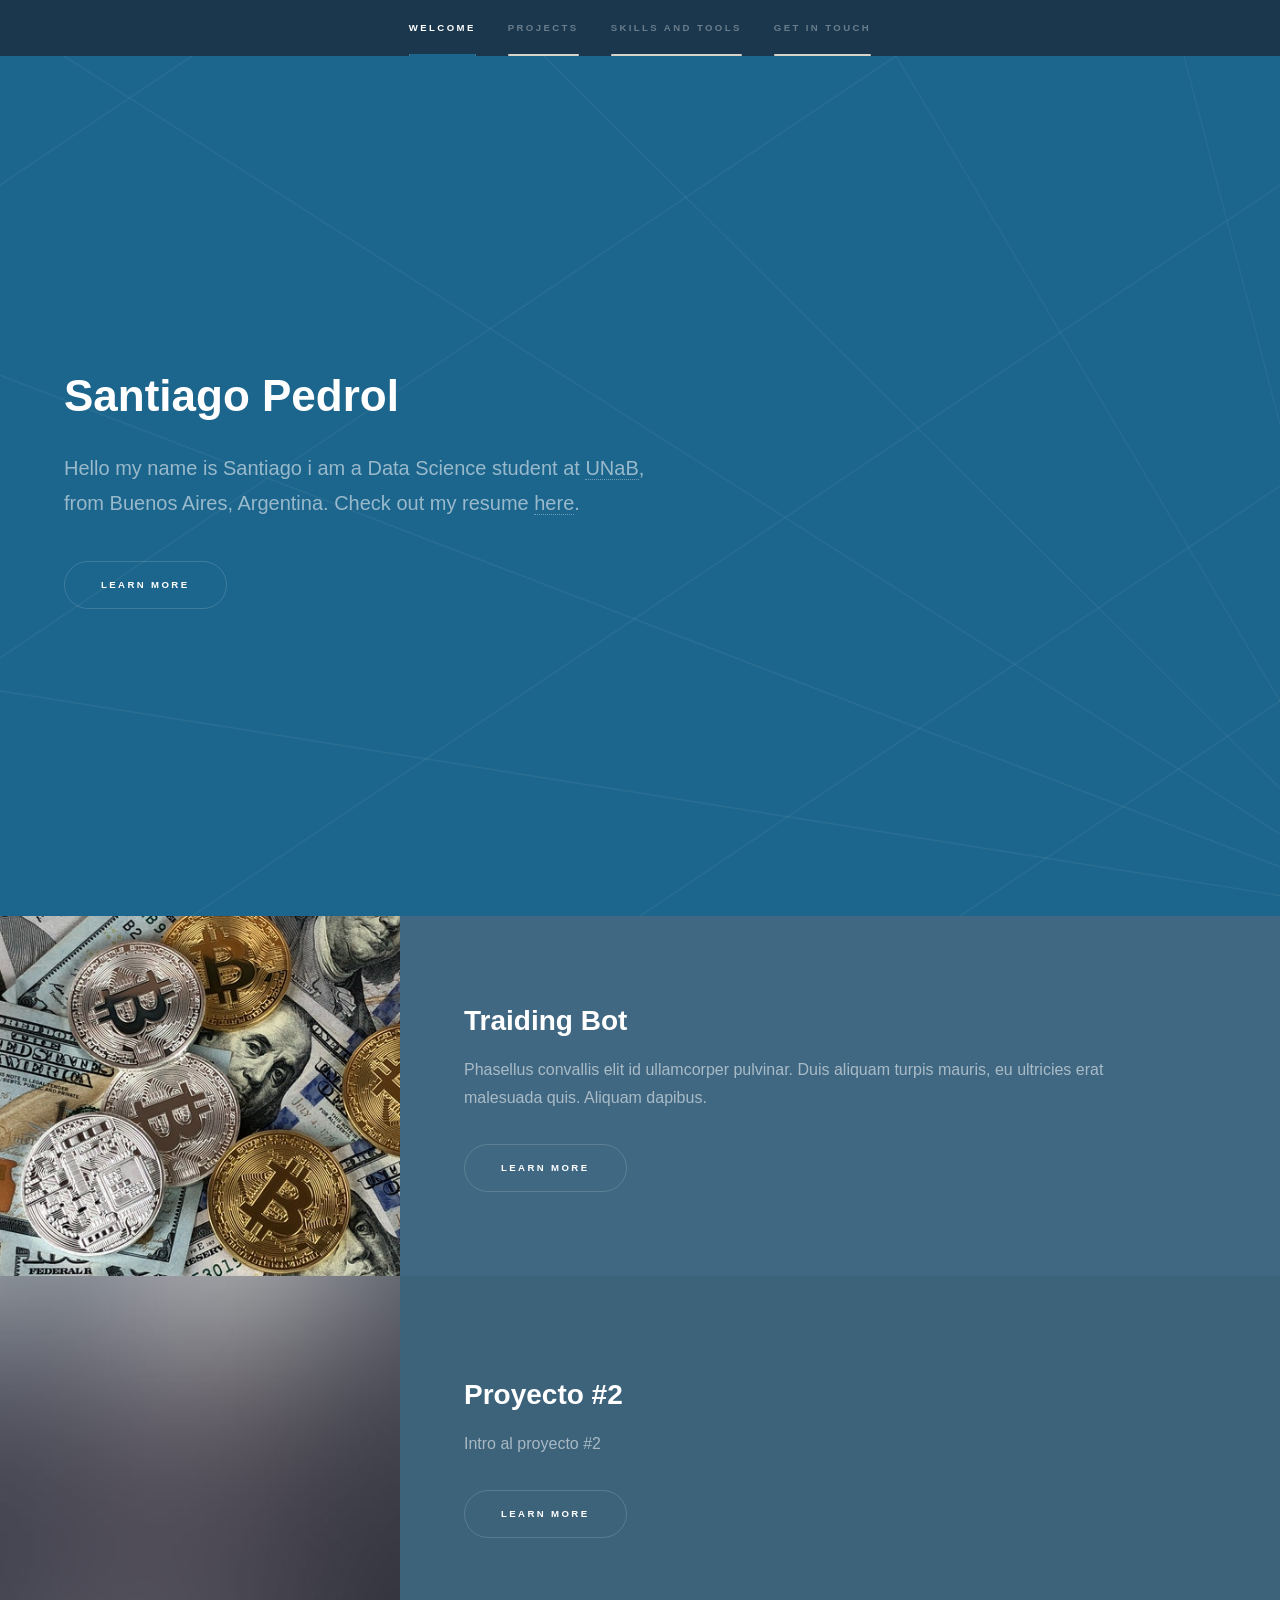
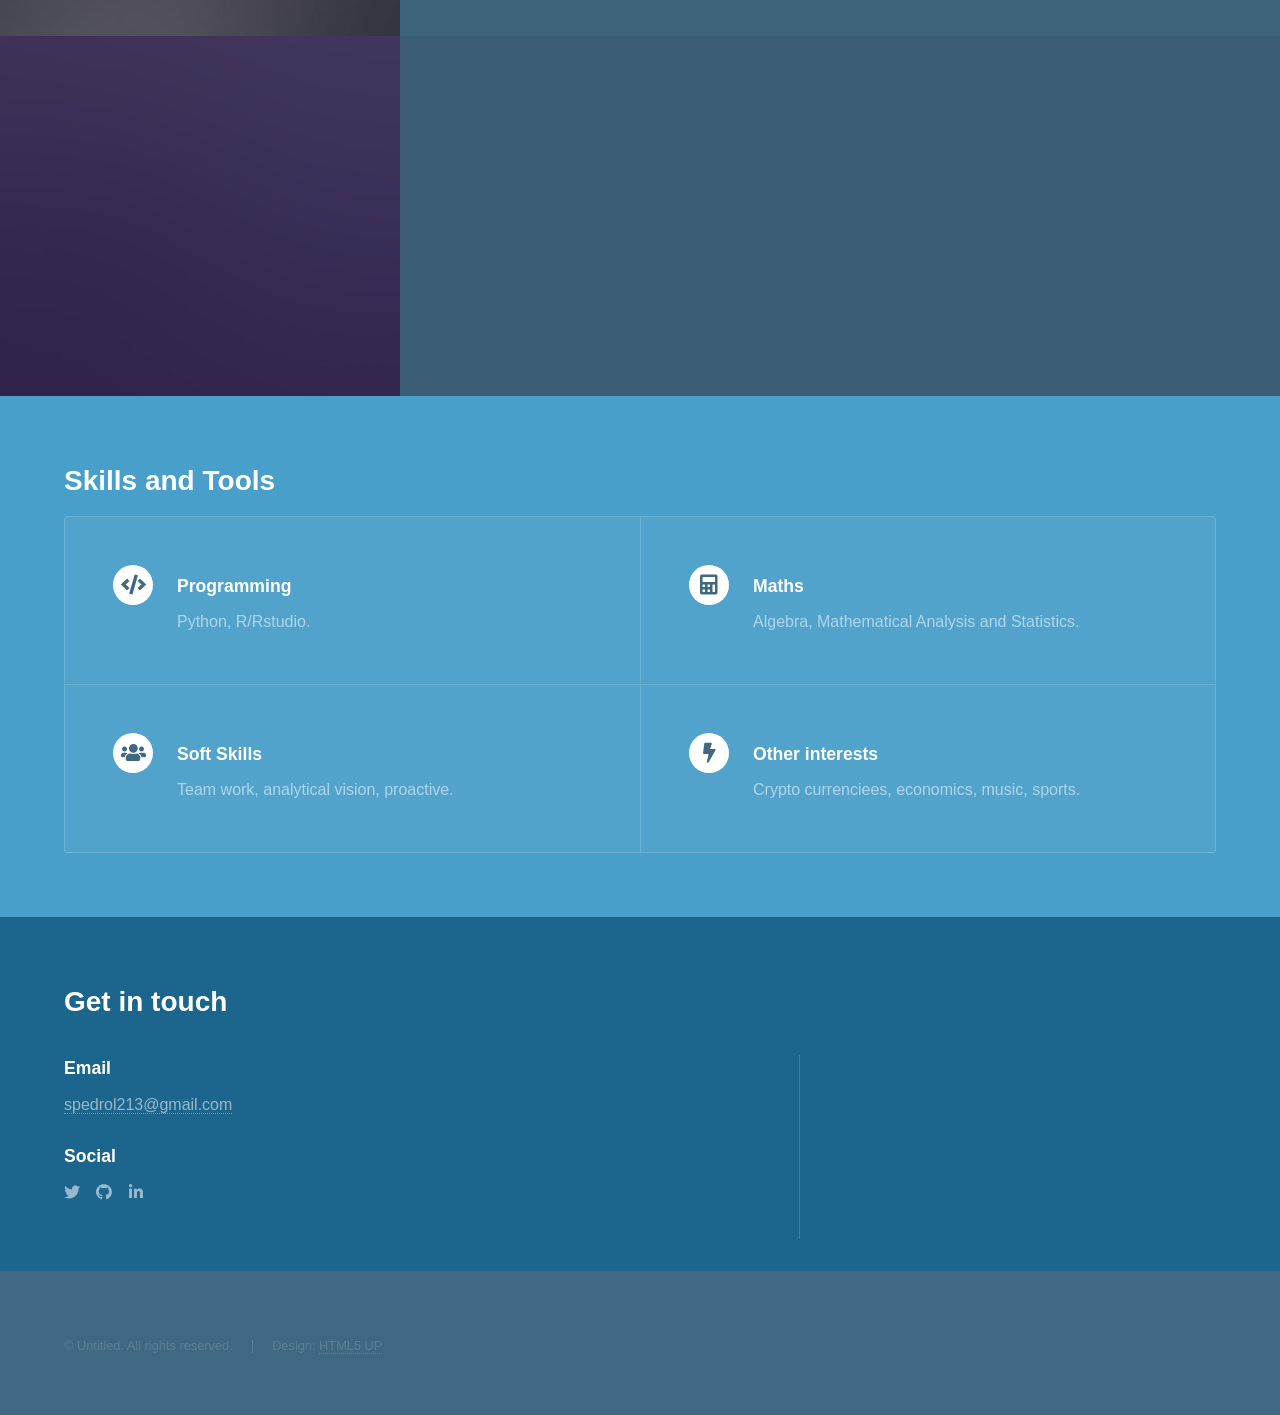
==== commit ad606c41: "Add files via upload" ====
--- a/index.html
+++ b/index.html
@@ -61,8 +61,8 @@
 							<a href="#" class="image"><img src="images/pic02.jpg" alt="" data-position="top center" /></a>
 							<div class="content">
 								<div class="inner">
-									<h2>Feugiat consequat</h2>
-									<p>Phasellus convallis elit id ullamcorper pulvinar. Duis aliquam turpis mauris, eu ultricies erat malesuada quis. Aliquam dapibus.</p>
+									<h2>Proyecto #2</h2>
+									<p>Intro al proyecto #2</p>
 									<ul class="actions">
 										<li><a href="generic.html" class="button">Learn more</a></li>
 									</ul>
@@ -73,8 +73,8 @@
 							<a href="#" class="image"><img src="images/pic03.jpg" alt="" data-position="25% 25%" /></a>
 							<div class="content">
 								<div class="inner">
-									<h2>Ultricies aliquam</h2>
-									<p>Phasellus convallis elit id ullamcorper pulvinar. Duis aliquam turpis mauris, eu ultricies erat malesuada quis. Aliquam dapibus.</p>
+									<h2>Proyecto #3</h2>
+									<p>Intro al proyecto #3</p>
 									<ul class="actions">
 										<li><a href="generic.html" class="button">Learn more</a></li>
 									</ul>
@@ -92,17 +92,17 @@
 								<section>
 									<span class="icon solid major fa-code"></span>
 									<h3>Programming</h3>
-									<p>Python, R/Rstudio</p>
+									<p>Python, R/Rstudio.</p>
 								</section>
 								<section>
 									<span class="icon solid major fa-calculator"></span>
 									<h3>Maths</h3>
-									<p>Algebra, Mathematical Analysis and Statistics</p>
+									<p>Algebra, Mathematical Analysis and Statistics.</p>
 								</section>
 								<section>
 									<span class="icon solid major fa-users"></span>
 									<h3>Soft Skills</h3>
-									<p>Team work, analytical vision, proactive</p>
+									<p>Team work, analytical vision, proactive.</p>
 								</section>
 								<!--<section>
 									<span class="icon solid major fa-desktop"></span>
@@ -117,7 +117,7 @@
 								<section>
 									<span class="icon solid major fa-bolt"></span>
 									<h3>Other interests</h3>
-									<p>Crypto currenciees, economics, sports</p>
+									<p>Crypto currenciees, economics, music, sports.</p>
 								</section>
 							</div>
 							<!--<ul class="actions">
@@ -162,10 +162,10 @@
 										<li>
 											<h3>Social</h3>
 											<ul class="icons">
-												<li><a href="#" class="icon brands fa-twitter"><span class="label">Twitter</span></a></li>
-												<li><a href="#" class="icon brands fa-discord"><span class="label">Facebook</span></a></li>
-												<li><a href="#" class="icon brands fa-github"><span class="label">GitHub</span></a></li>
-												<li><a href="#" class="icon brands fa-instagram"><span class="label">Instagram</span></a></li>
+												<li><a href="https://twitter.com/PedrolSanti"target="_blank" class="icon brands fa-twitter"><span class="label">Twitter</span></a></li>
+												<!--<li><a href="#" class="icon brands fa-discord"><span class="label">Facebook</span></a></li>-->
+												<li><a href="https://github.com/SantiagoPedrol"target="_blank" class="icon brands fa-github"><span class="label">GitHub</span></a></li>
+												<!--<li><a href="#" class="icon brands fa-instagram"><span class="label">Instagram</span></a></li>-->
 												<li><a href="#" class="icon brands fa-linkedin-in"><span class="label">LinkedIn</span></a></li>
 											</ul>
 										</li>
--- a/assets/css/main.css
+++ b/assets/css/main.css
@@ -98,7 +98,7 @@
 	}
 
 	body {
-		background: #312450;
+		background:  #1C658C;
 	}
 
 		body.is-preload *, body.is-preload *:before, body.is-preload *:after {
@@ -2536,27 +2536,27 @@
 			}
 
 				.wrapper.style1 .icon.major:before {
-					color: #5e42a6;
+					color: #406882;
 				}
 
 				.wrapper.style1-alt .icon.major:before {
-					color: #493382;
+					color: #406882;
 				}
 
 				.wrapper.style2 .icon.major:before {
-					color: #5052b5;
+					color: #406882;
 				}
 
 				.wrapper.style2-alt .icon.major:before {
-					color: #3e4094;
+					color: #406882;
 				}
 
 				.wrapper.style3 .icon.major:before {
-					color: #b74e91;
+					color: #406882;
 				}
 
 				.wrapper.style3-alt .icon.major:before {
-					color: #953d75;
+					color: #406882;
 				}
 
 /* Image */
@@ -3048,7 +3048,7 @@
 			-ms-justify-content: center;
 			justify-content: center;
 			width: 50em;
-			-ms-flex: 1;
+			-ms-flex:1;
 		}
 
 			.spotlights > section > .content > .inner {
@@ -3236,31 +3236,31 @@
 			}
 
 		.wrapper.alt {
-			background-color: #0b1381c4;
+			background-color: #1C658C;
 		}
 
 		.wrapper.style1 {
-			background-color: #2f70e7;
+			background-color: #1C658C;
 		}
 
 		.wrapper.style1-alt {
-			background-color: #406ce6;
+			background-color: #406882;
 		}
 
 		.wrapper.style2 {
-			background-color: #2bc9e6;
+			background-color: #406882;
 		}
 
 		.wrapper.style2-alt {
-			background-color: #3cdcf1;
+			background-color: #406882;
 		}
 
 		.wrapper.style3 {
-			background-color: #2bdbe7;
+			background-color: #489fca;
 		}
 
 		.wrapper.style3-alt {
-			background-color: #47d8f1;
+			background-color: #1C658C;
 		}
 
 		.wrapper.fullscreen {
@@ -3524,7 +3524,7 @@
 
 	#sidebar {
 		padding: 2.5em 2.5em 0.5em 2.5em ;
-		background: #312450;
+		background: #1A374D;
 		cursor: default;
 		height: 100vh;
 		left: 0;
@@ -3761,14 +3761,14 @@
 			}
 
 			#sidebar nav a:before {
-				background: #3c2c62;
+				background: #D8D2CB;
 			}
 
 			#sidebar nav a:after {
 				background-image: -moz-linear-gradient(to right, #5e42a6, #b74e91);
 				background-image: -webkit-linear-gradient(to right, #5e42a6, #b74e91);
 				background-image: -ms-linear-gradient(to right, #5e42a6, #b74e91);
-				background-image: linear-gradient(to right, #5e42a6, #b74e91);
+				background-image: linear-gradient(to right, #D8D2CB, #D8D2CB);
 				-moz-transition: max-width 0.2s ease;
 				-webkit-transition: max-width 0.2s ease;
 				-ms-transition: max-width 0.2s ease;
@@ -3857,7 +3857,7 @@
 
 						#sidebar nav a:after {
 							background-image: none;
-							background-color: #1410e0;
+							background-color: #1C658C;
 						}
 
 		}
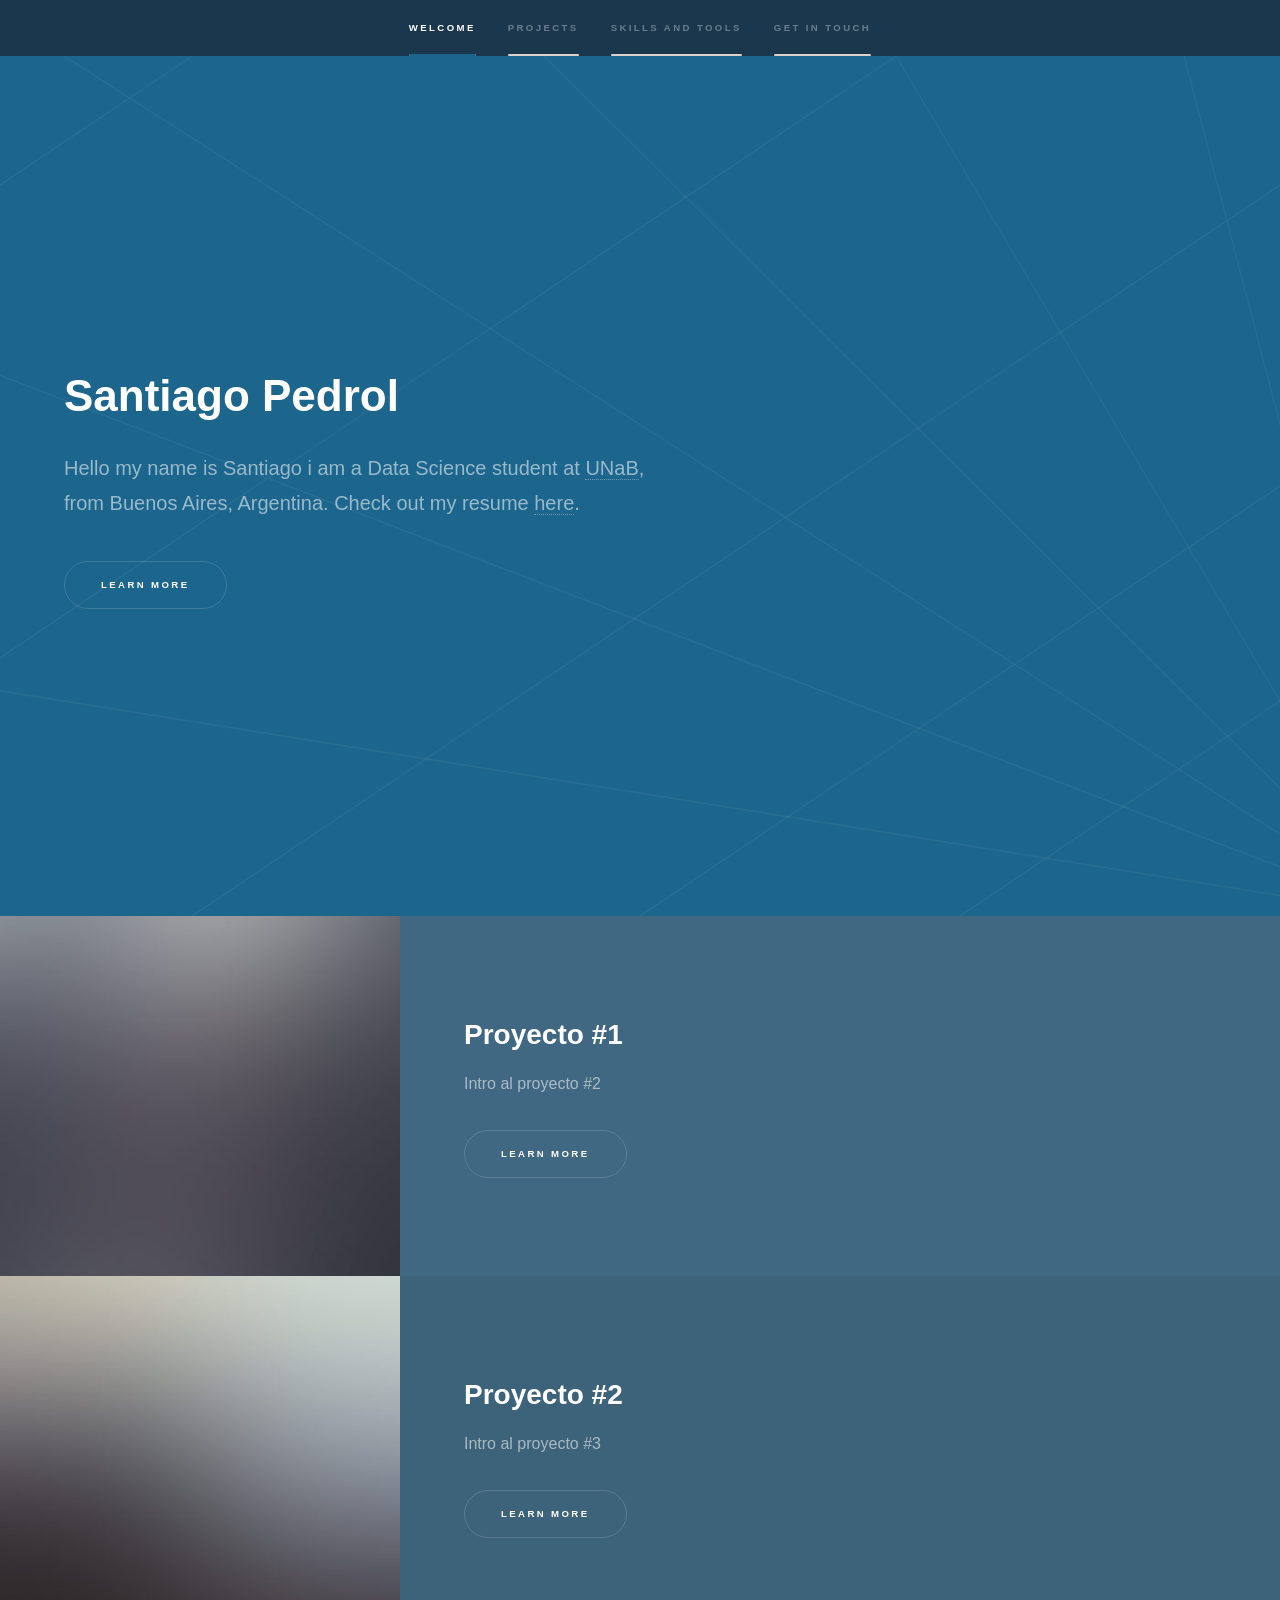
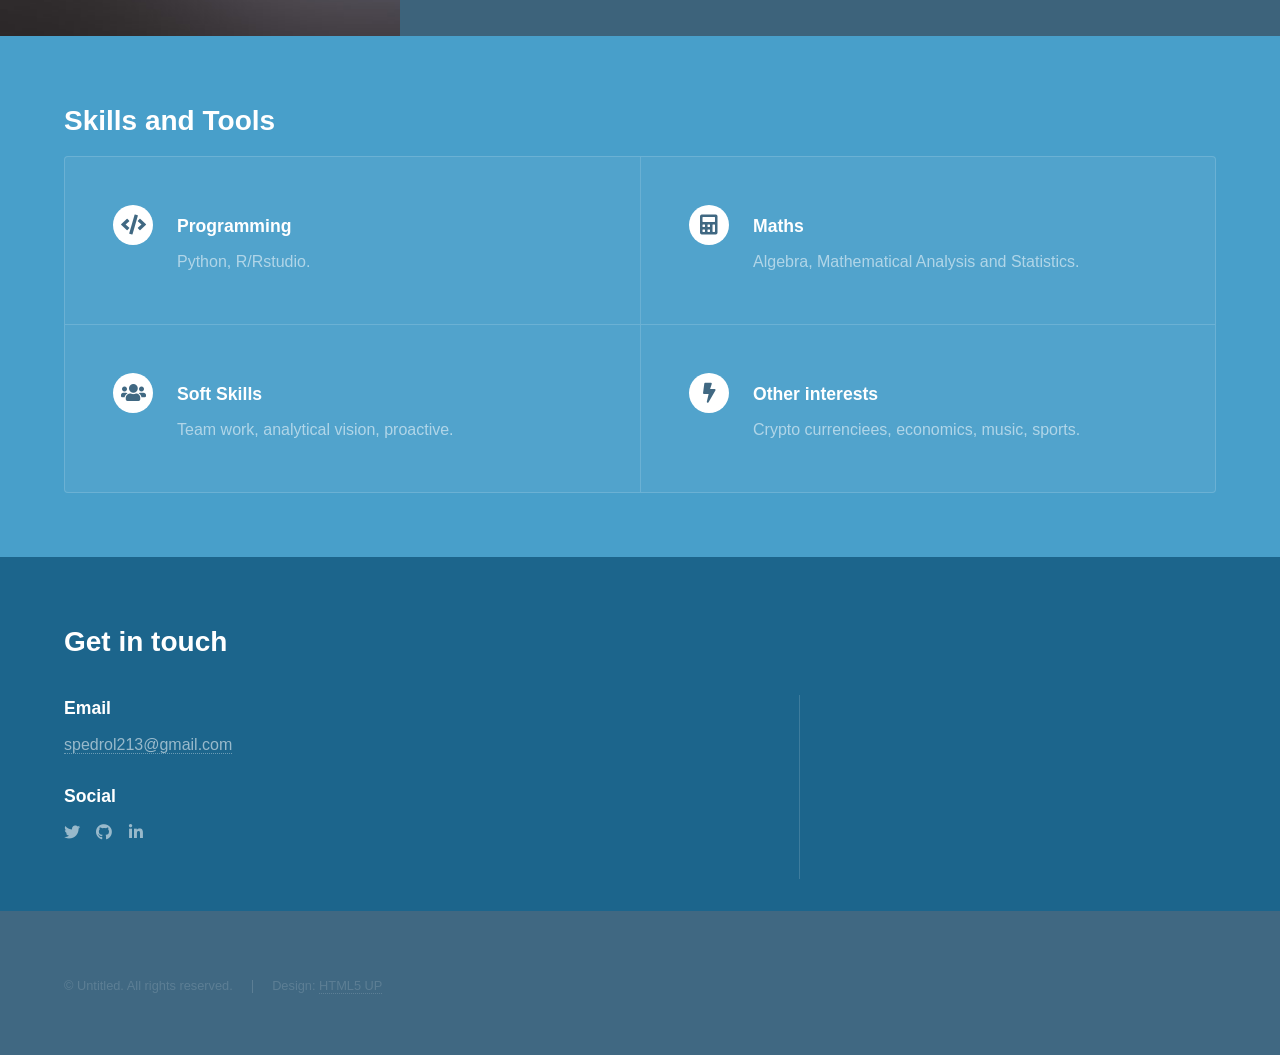
==== commit 0ee6619f: "Add files via upload" ====
--- a/index.html
+++ b/index.html
@@ -45,7 +45,7 @@
 
 				<!-- One -->
 					<section id="one" class="wrapper style2 spotlights">
-						<section>
+						<!--<section>
 							<a href="#" class="image"><img src="images/pic010.jpg" alt="" data-position="center center" /></a>
 							<div class="content">
 								<div class="inner">
@@ -56,12 +56,12 @@
 									</ul>
 								</div>
 							</div>
-						</section>
+						</section>-->
 						<section>
 							<a href="#" class="image"><img src="images/pic02.jpg" alt="" data-position="top center" /></a>
 							<div class="content">
 								<div class="inner">
-									<h2>Proyecto #2</h2>
+									<h2>Proyecto #1</h2>
 									<p>Intro al proyecto #2</p>
 									<ul class="actions">
 										<li><a href="generic.html" class="button">Learn more</a></li>
@@ -73,7 +73,7 @@
 							<a href="#" class="image"><img src="images/pic03.jpg" alt="" data-position="25% 25%" /></a>
 							<div class="content">
 								<div class="inner">
-									<h2>Proyecto #3</h2>
+									<h2>Proyecto #2</h2>
 									<p>Intro al proyecto #3</p>
 									<ul class="actions">
 										<li><a href="generic.html" class="button">Learn more</a></li>
